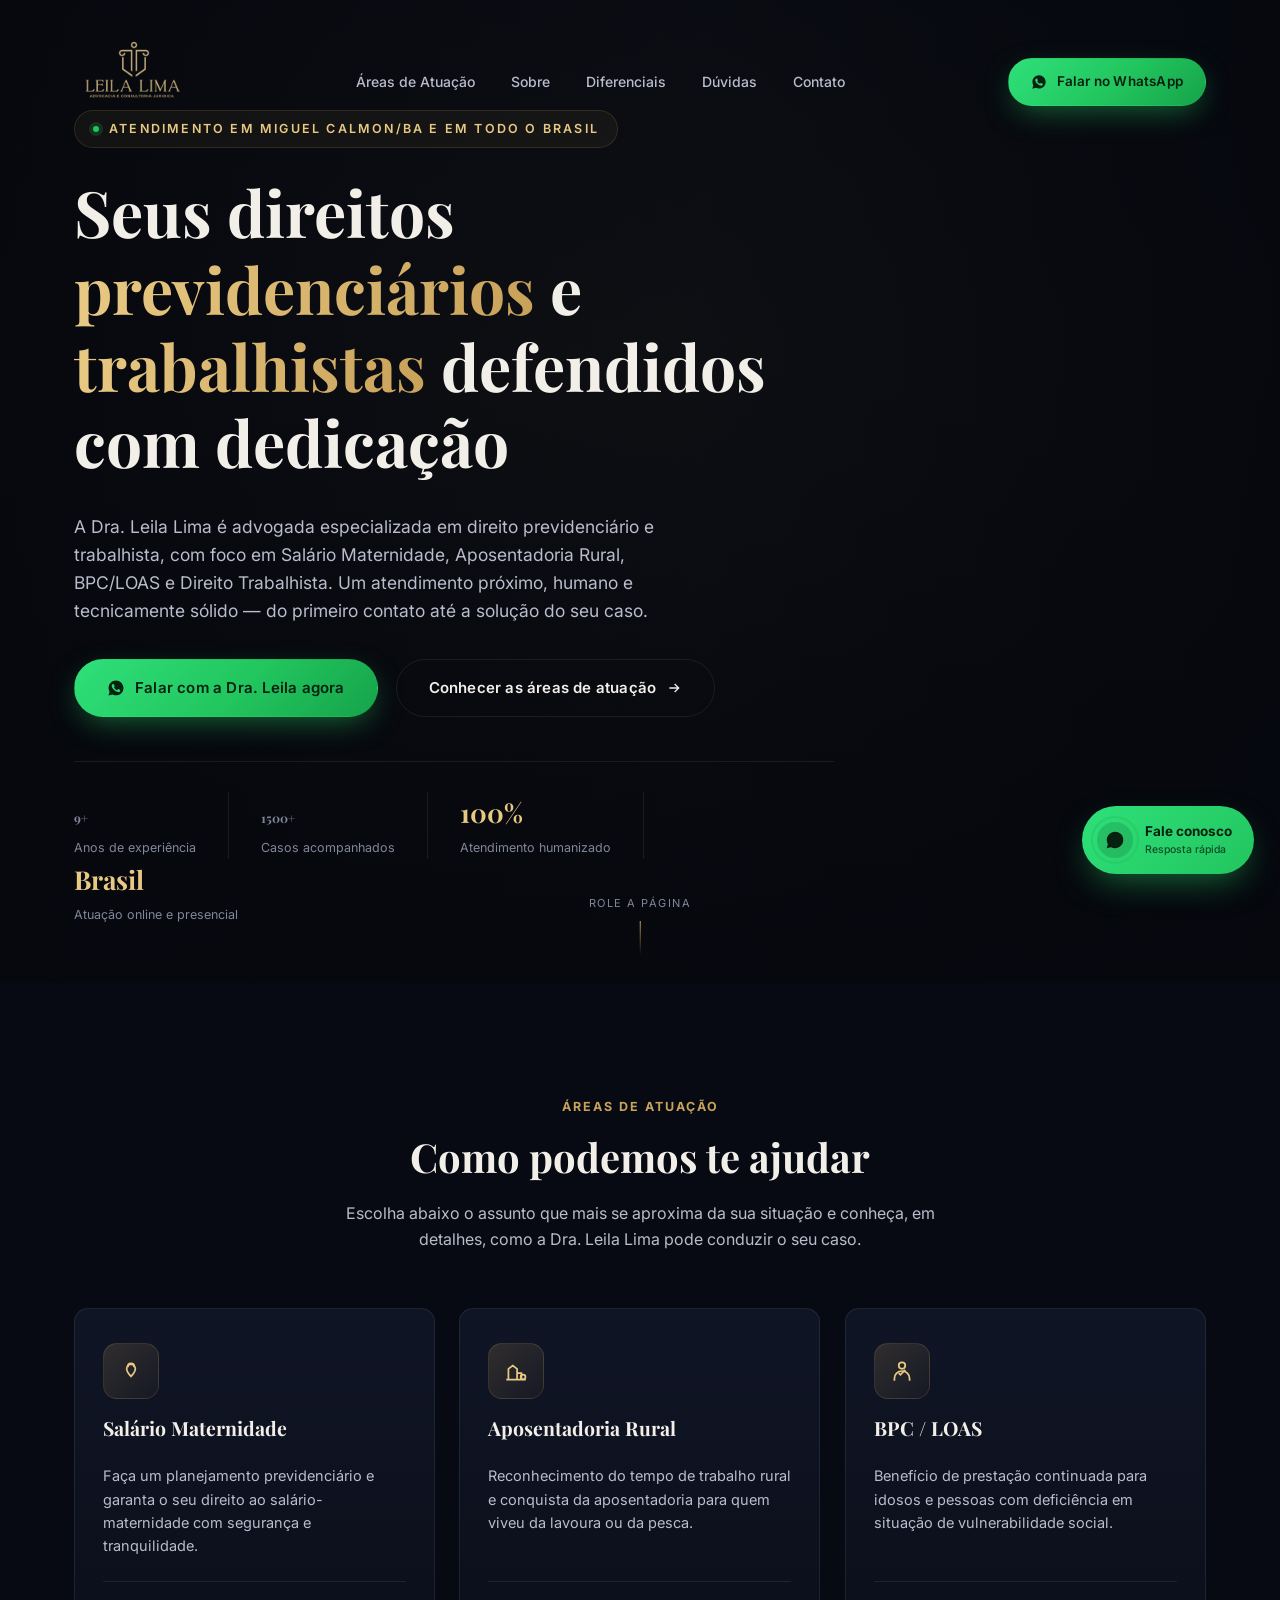
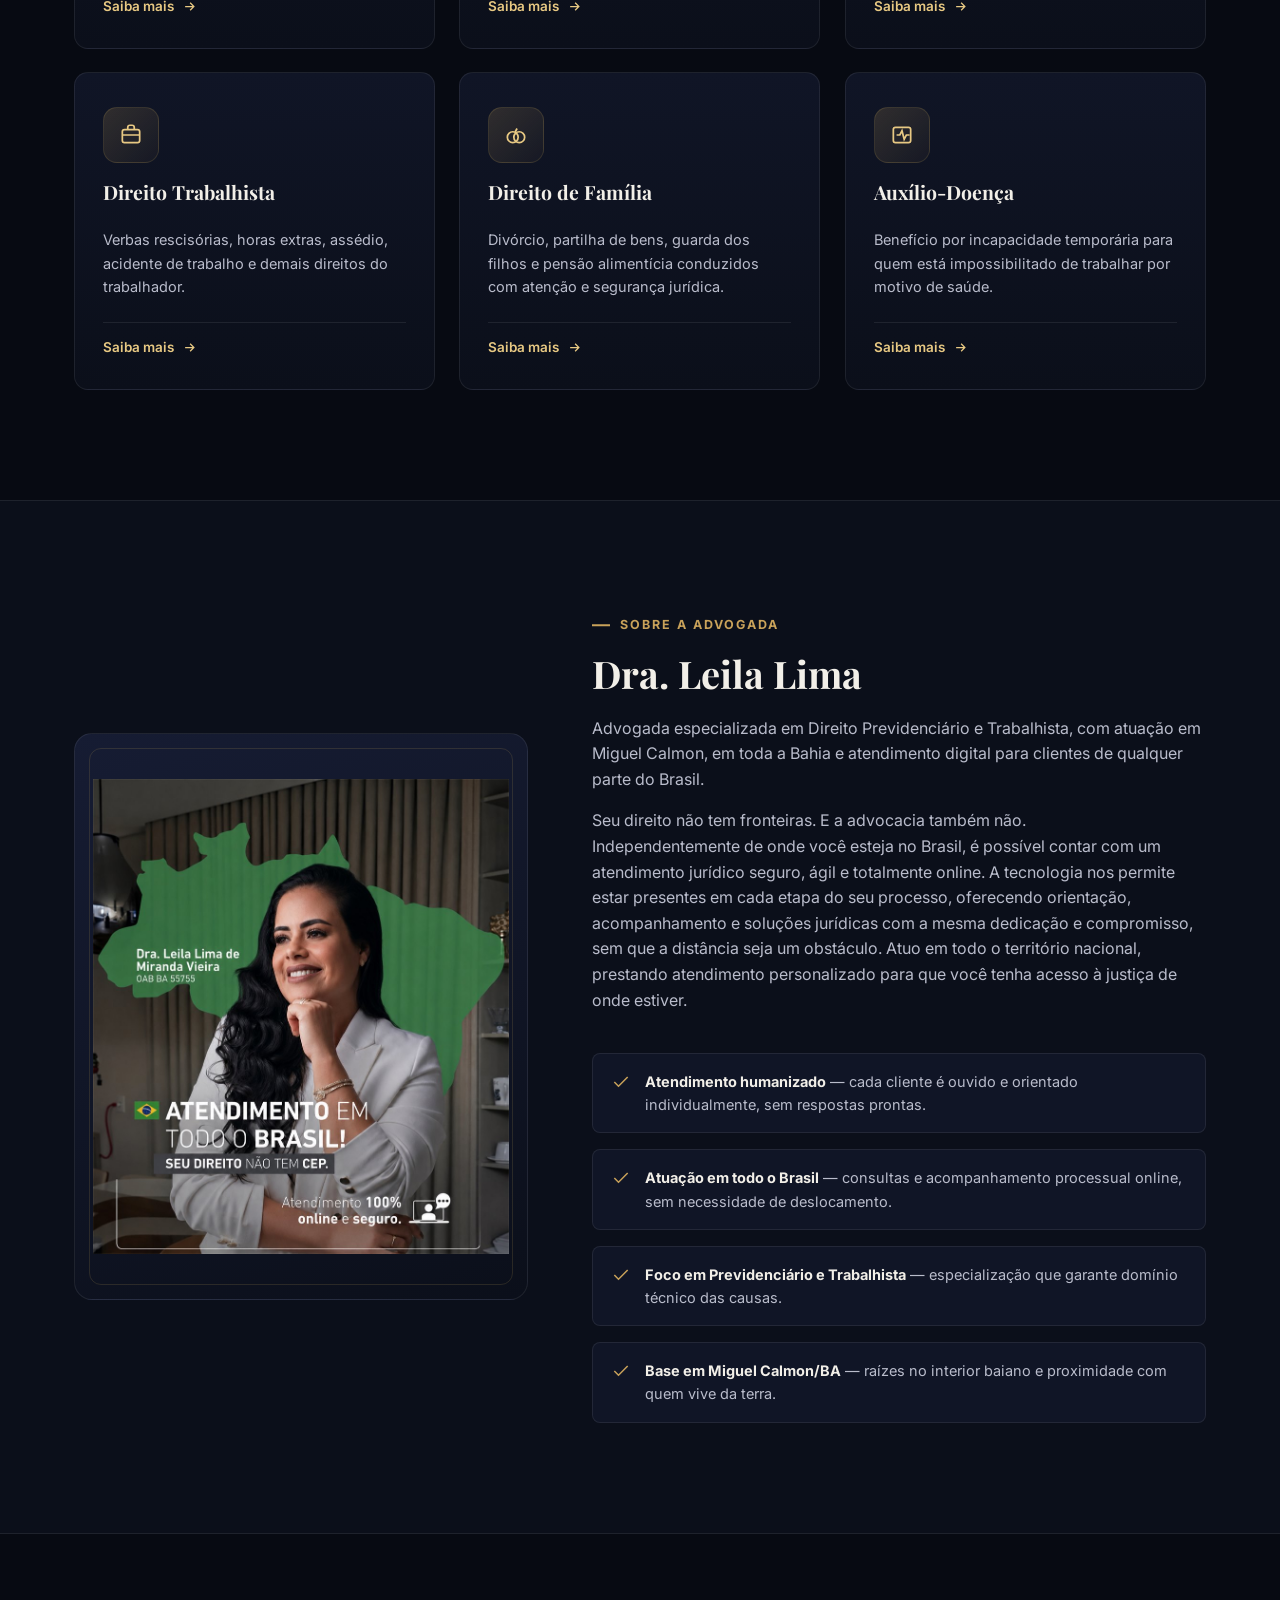
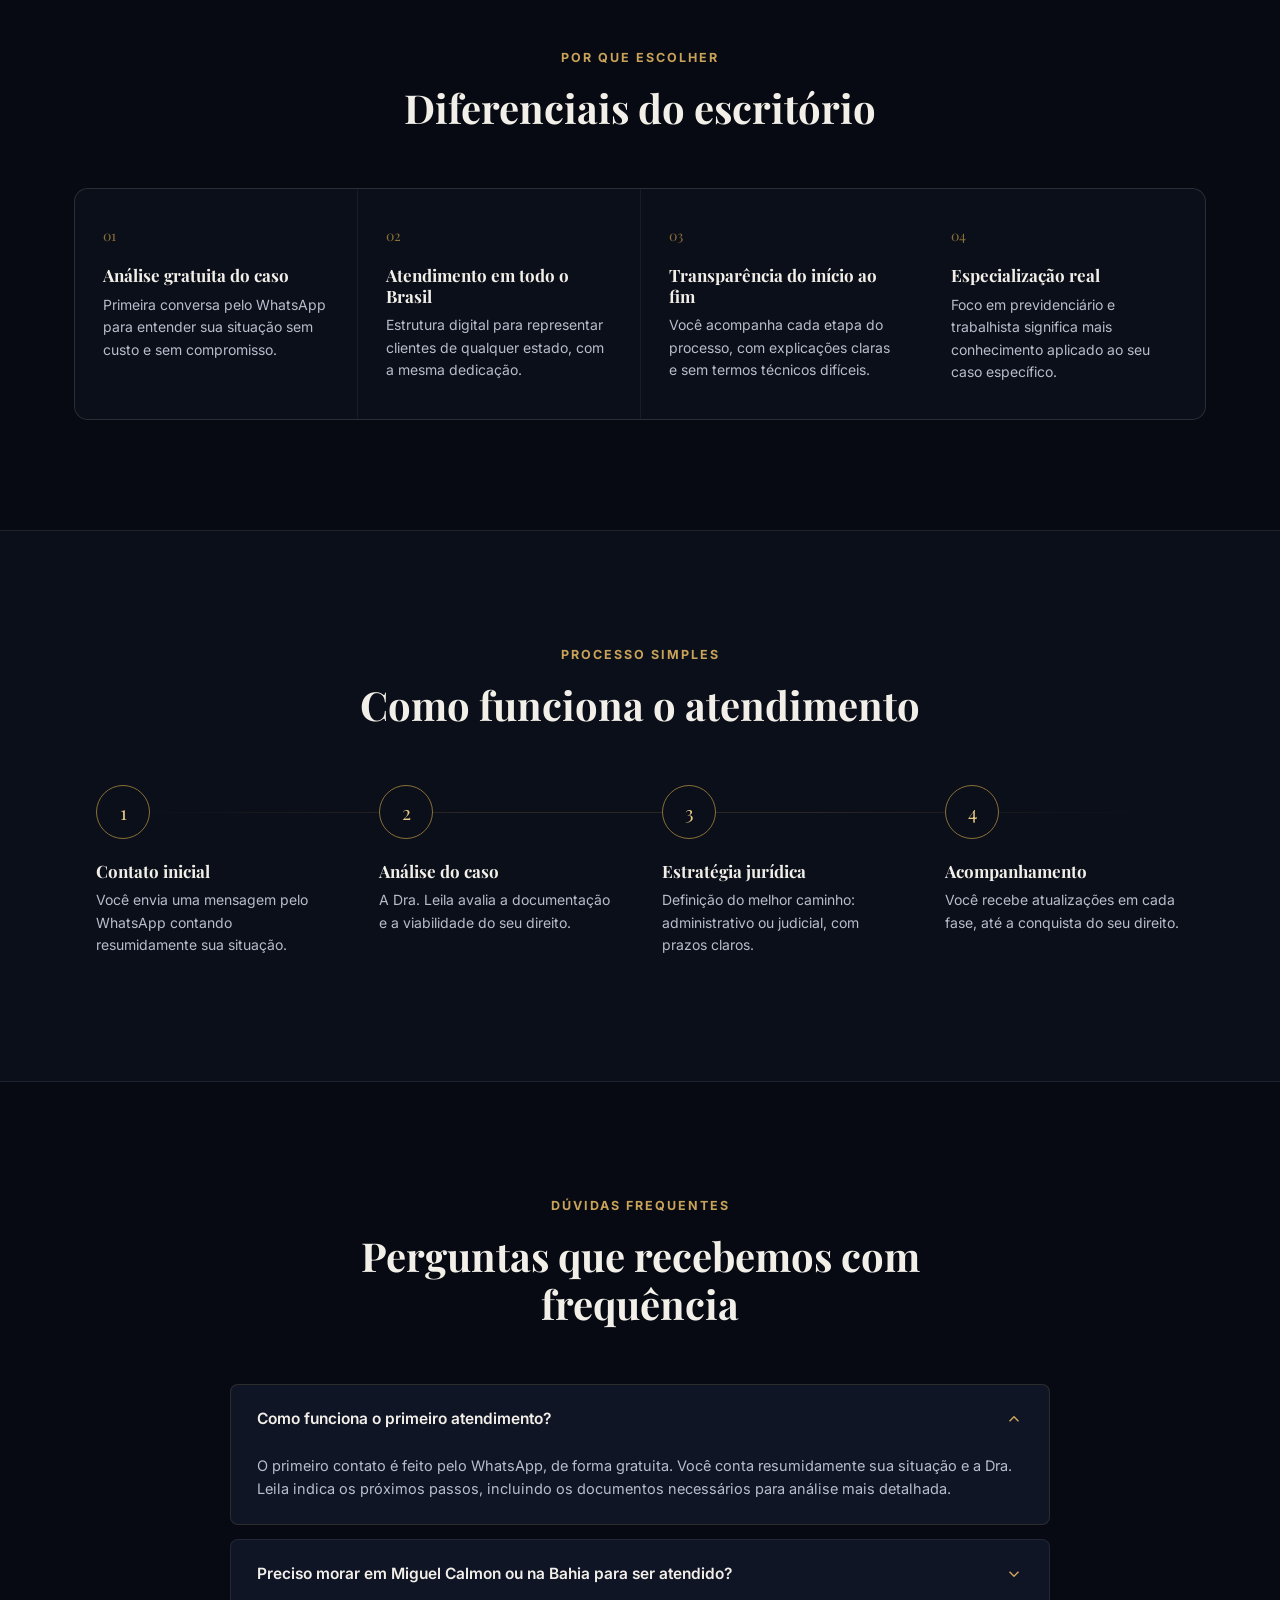
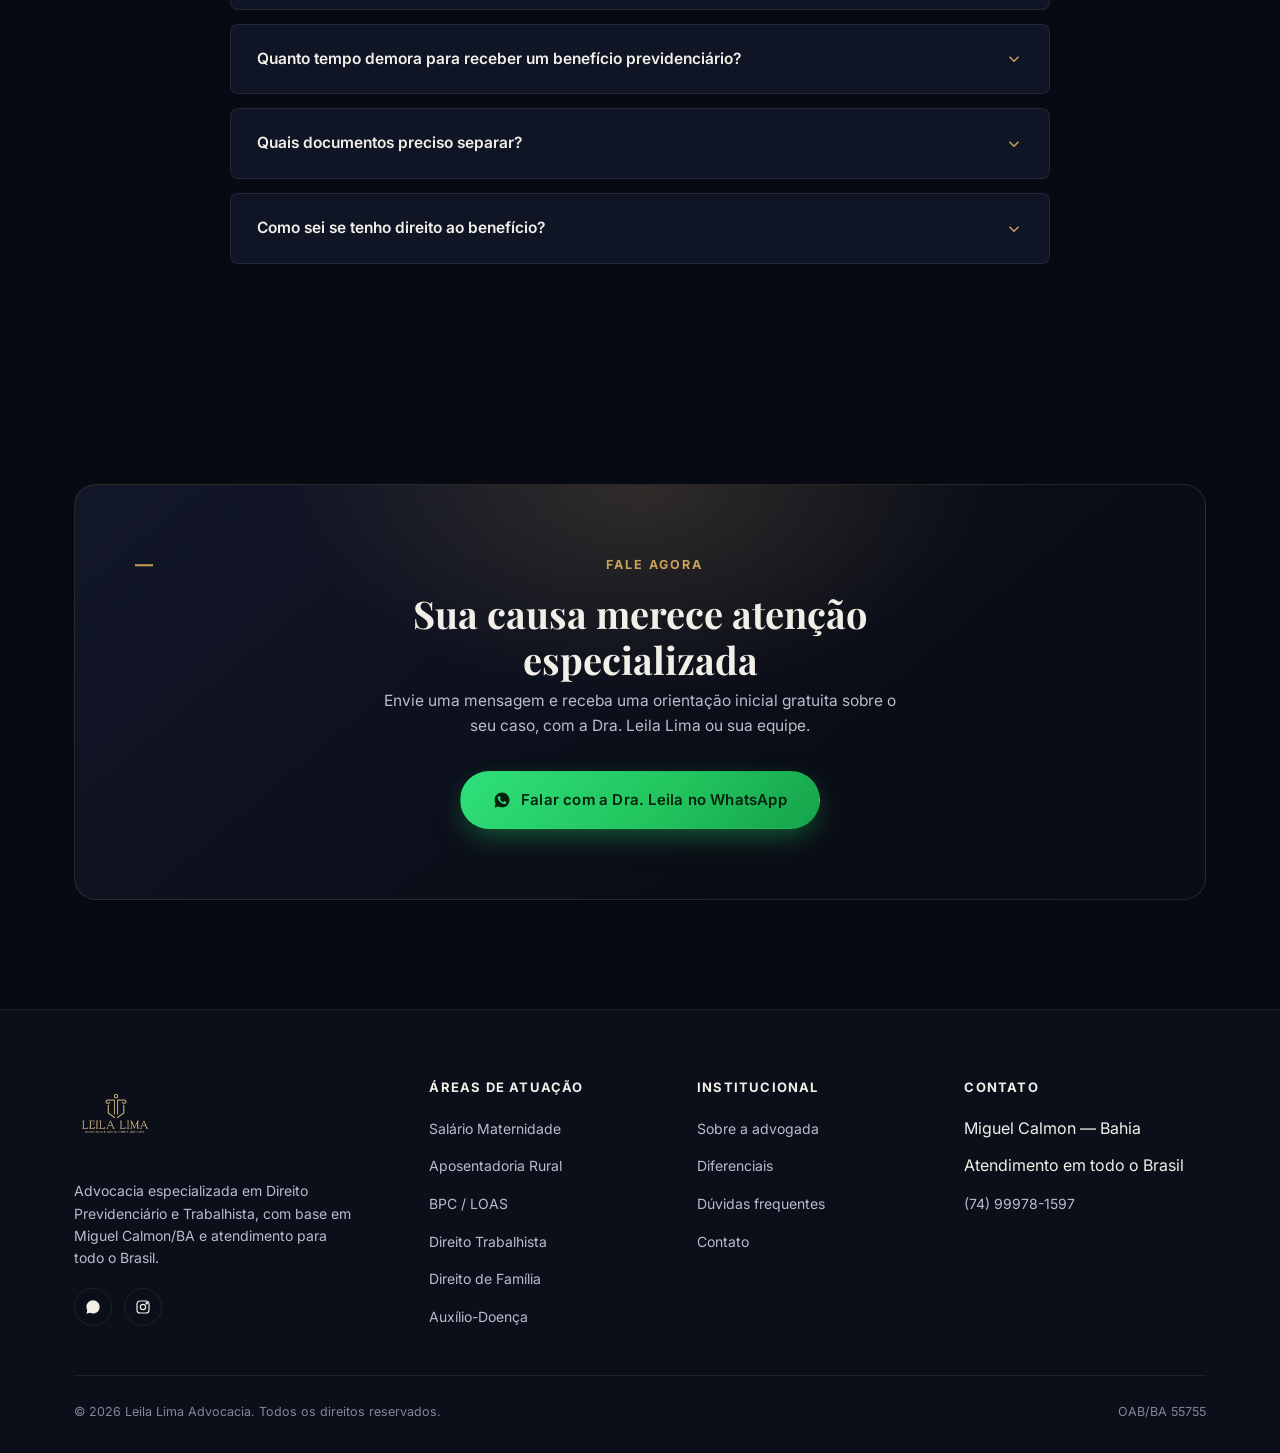
==== index.html @ fd881216 "Adiciona video vertical para mobile e corrige responsividade abaixo de 400px" ====
﻿<!doctype html>
<html lang="pt-BR">
<head>
<meta charset="UTF-8">
<meta name="viewport" content="width=device-width, initial-scale=1.0, viewport-fit=cover">
<title>Leila Lima Advocacia | Direito Previdenciário e Trabalhista — Miguel Calmon/BA</title>
<meta name="description" content="Dra. Leila Lima — advocacia especializada em Salário Maternidade, Aposentadoria Rural, BPC/LOAS e Direito Trabalhista. Atendimento em Miguel Calmon, na Bahia e em todo o Brasil.">
<link rel="icon" href="assets/img/favicon.ico" sizes="any">
<link rel="icon" type="image/png" href="assets/img/favicon-32.png" sizes="32x32">
<link rel="icon" type="image/png" href="assets/img/favicon-16.png" sizes="16x16">
<link rel="apple-touch-icon" href="assets/img/apple-touch-icon.png">
<link rel="preconnect" href="https://fonts.googleapis.com">
<link rel="stylesheet" href="assets/css/style.css">
</head>
<body>

<!-- ===================== HEADER ===================== -->
<header class="site-header">
  <div class="container">
    <a href="index.html" class="brand">
      <img src="assets/img/logo.png" alt="Leila Lima Advocacia e Consultoria Jurídica" class="brand-logo" onerror="this.style.display='none';this.nextElementSibling.style.display='flex'">
      <span class="brand-fallback" style="display:none">
        <span class="mark">LL</span>
        <span>Leila Lima<small>Advocacia Especializada</small></span>
      </span>
    </a>

    <nav class="main-nav">
      <a href="index.html#areas">Áreas de Atuação</a>
      <a href="index.html#sobre">Sobre</a>
      <a href="index.html#diferenciais">Diferenciais</a>
      <a href="index.html#faq">Dúvidas</a>
      <a href="index.html#contato">Contato</a>
    </nav>

    <div class="header-actions">
      <a href="https://wa.me/5574999781597?text=Ol%C3%A1%2C%20Dra.%20Leila%21%20Gostaria%20de%20falar%20sobre%20o%20meu%20caso." target="_blank" rel="noopener" class="btn btn-whatsapp btn-sm">
        <svg width="16" height="16" viewBox="0 0 24 24" fill="currentColor"><path d="M12.04 2C6.58 2 2.13 6.45 2.13 11.91c0 1.75.46 3.46 1.32 4.96L2.05 22l5.25-1.38a9.9 9.9 0 0 0 4.74 1.21h.01c5.46 0 9.9-4.45 9.9-9.9 0-2.65-1.03-5.14-2.9-7.01A9.82 9.82 0 0 0 12.04 2zm5.8 14.14c-.24.68-1.4 1.32-1.93 1.4-.5.08-1.12.11-1.8-.11-.42-.13-.96-.31-1.65-.6-2.9-1.25-4.79-4.16-4.94-4.35-.14-.19-1.18-1.57-1.18-3 0-1.42.75-2.13 1.02-2.42.26-.29.57-.36.76-.36.19 0 .38 0 .55.01.18.01.41-.07.64.49.24.58.81 2 .88 2.15.07.15.12.32.02.51-.09.19-.14.31-.28.48-.14.17-.29.37-.42.5-.14.14-.28.29-.12.57.16.28.71 1.17 1.52 1.9 1.05.94 1.93 1.23 2.21 1.37.28.14.44.12.6-.07.16-.19.68-.79.87-1.06.18-.28.36-.23.6-.14.24.09 1.55.73 1.82.86.26.14.44.2.5.32.06.12.06.68-.18 1.35z"/></svg>
        Falar no WhatsApp
      </a>
    </div>

    <button class="nav-toggle" aria-label="Abrir menu"><span></span><span></span><span></span></button>
  </div>
</header>

<!-- menu mobile -->
<div class="mobile-nav">
  <button class="close-btn" aria-label="Fechar menu">✕</button>
  <a href="index.html#areas">Áreas de Atuação</a>
  <a href="index.html#sobre">Sobre</a>
  <a href="index.html#diferenciais">Diferenciais</a>
  <a href="index.html#faq">Dúvidas</a>
  <a href="index.html#contato">Contato</a>
</div>

<!-- ===================== HERO (VÍDEO) ===================== -->
<section class="hero">
  <div class="hero-bg-fallback"></div>
  <video class="hero-video" autoplay muted loop playsinline poster="assets/img/hero-poster.jpg">
    <source src="assets/video/leila_lima_movimento_10s.mp4" media="(max-width:640px)" type="video/mp4">
    <source src="assets/video/hero.mp4" type="video/mp4">
  </video>
  <div class="hero-overlay"></div>

  <div class="container hero-content">
    <div class="hero-text hero-text-solo">
    <div data-reveal="up">
      <span class="eyebrow"><span class="dot"></span> Atendimento em Miguel Calmon/BA e em todo o Brasil</span>
    </div>
    <h1 data-reveal="up" style="transition-delay:.1s">
      Seus direitos <em>previdenciários</em> e <em>trabalhistas</em> defendidos com dedicação
    </h1>
    <p class="lead" data-reveal="up" style="transition-delay:.2s">
      A Dra. Leila Lima é advogada especializada em direito previdenciário e trabalhista, com foco em Salário Maternidade, Aposentadoria Rural,
      BPC/LOAS e Direito Trabalhista. Um atendimento próximo, humano e tecnicamente sólido —
      do primeiro contato até a solução do seu caso.
    </p>
    <div class="hero-cta" data-reveal="up" style="transition-delay:.3s">
      <a href="https://wa.me/5574999781597?text=Ol%C3%A1%2C%20Dra.%20Leila%21%20Quero%20entender%20meu%20caso." target="_blank" rel="noopener" class="btn btn-whatsapp">
        <svg width="18" height="18" viewBox="0 0 24 24" fill="currentColor"><path d="M12.04 2C6.58 2 2.13 6.45 2.13 11.91c0 1.75.46 3.46 1.32 4.96L2.05 22l5.25-1.38a9.9 9.9 0 0 0 4.74 1.21h.01c5.46 0 9.9-4.45 9.9-9.9 0-2.65-1.03-5.14-2.9-7.01A9.82 9.82 0 0 0 12.04 2zm5.8 14.14c-.24.68-1.4 1.32-1.93 1.4-.5.08-1.12.11-1.8-.11-.42-.13-.96-.31-1.65-.6-2.9-1.25-4.79-4.16-4.94-4.35-.14-.19-1.18-1.57-1.18-3 0-1.42.75-2.13 1.02-2.42.26-.29.57-.36.76-.36.19 0 .38 0 .55.01.18.01.41-.07.64.49.24.58.81 2 .88 2.15.07.15.12.32.02.51-.09.19-.14.31-.28.48-.14.17-.29.37-.42.5-.14.14-.28.29-.12.57.16.28.71 1.17 1.52 1.9 1.05.94 1.93 1.23 2.21 1.37.28.14.44.12.6-.07.16-.19.68-.79.87-1.06.18-.28.36-.23.6-.14.24.09 1.55.73 1.82.86.26.14.44.2.5.32.06.12.06.68-.18 1.35z"/></svg>
        Falar com a Dra. Leila agora
      </a>
      <a href="#areas" class="btn btn-outline">
        Conhecer as áreas de atuação
        <svg width="16" height="16" viewBox="0 0 24 24" fill="none" stroke="currentColor" stroke-width="2"><path d="M5 12h14M13 6l6 6-6 6"/></svg>
      </a>
    </div>

    <div class="hero-stats stagger">
      <div class="stat" data-reveal="fade" style="transition-delay:.4s">
        <b><span data-count="9" data-suffix="+">0</span></b>
        <span>Anos de experiência</span>
      </div>
      <div class="stat" data-reveal="fade" style="transition-delay:.48s">
        <b><span data-count="1500" data-suffix="+">0</span></b>
        <span>Casos acompanhados</span>
      </div>
      <div class="stat" data-reveal="fade" style="transition-delay:.56s">
        <b>100%</b>
        <span>Atendimento humanizado</span>
      </div>
      <div class="stat" data-reveal="fade" style="transition-delay:.64s">
        <b>Brasil</b>
        <span>Atuação online e presencial</span>
      </div>
    </div>
    </div>
  </div>

  <div class="scroll-cue"><span>Role a página</span><span class="line"></span></div>
</section>

<!-- ===================== COMO PODEMOS AJUDAR ===================== -->
<section class="section" id="areas">
  <div class="container">
    <div class="sec-head center" data-reveal="up">
      <span class="sec-eyebrow">Áreas de atuação</span>
      <h2>Como podemos te ajudar</h2>
      <p>Escolha abaixo o assunto que mais se aproxima da sua situação e conheça, em detalhes,
      como a Dra. Leila Lima pode conduzir o seu caso.</p>
    </div>

    <div class="areas-grid stagger">

      <a href="salario-maternidade.html" class="area-card" data-reveal="up">
        <div class="area-icon">
          <svg width="26" height="26" viewBox="0 0 24 24" fill="none" stroke="currentColor" stroke-width="1.6"><path d="M12 6c-2.2 0-4 1.6-4 4 0 3 2 5 4 7 2-2 4-4 4-7 0-2.4-1.8-4-4-4z"/><path d="M9 8c0-1.7 1.3-3 3-3s3 1.3 3 3"/><circle cx="9.5" cy="8" r=".6" fill="currentColor" stroke="none"/><circle cx="14.5" cy="8" r=".6" fill="currentColor" stroke="none"/></svg>
        </div>
        <h3>Salário Maternidade</h3>
        <p>Faça um planejamento previdenciário e <br> garanta  o seu direito  ao salário-maternidade com segurança e tranquilidade.</p>
        <span class="area-link">Saiba mais
          <svg width="15" height="15" viewBox="0 0 24 24" fill="none" stroke="currentColor" stroke-width="2"><path d="M5 12h14M13 6l6 6-6 6"/></svg>
        </span>
      </a>

      <a href="aposentadoria-rural.html" class="area-card" data-reveal="up">
        <div class="area-icon">
          <svg width="26" height="26" viewBox="0 0 24 24" fill="none" stroke="currentColor" stroke-width="1.6"><path d="M3 20h18M5 20V10l4-3 4 3v10M13 20v-6h4v6M9 13h.01M9 16h.01"/><circle cx="18.5" cy="17.5" r="2.2"/></svg>
        </div>
        <h3>Aposentadoria Rural</h3>
        <p>Reconhecimento do tempo de trabalho rural e conquista da aposentadoria para quem viveu da lavoura ou da pesca.</p>
        <span class="area-link">Saiba mais
          <svg width="15" height="15" viewBox="0 0 24 24" fill="none" stroke="currentColor" stroke-width="2"><path d="M5 12h14M13 6l6 6-6 6"/></svg>
        </span>
      </a>

      <a href="bpc-loas.html" class="area-card" data-reveal="up">
        <div class="area-icon">
          <svg width="26" height="26" viewBox="0 0 24 24" fill="none" stroke="currentColor" stroke-width="1.6"><circle cx="12" cy="7" r="3"/><path d="M5 21v-2a7 7 0 0 1 14 0v2"/><path d="M9 14l1.5 1.5L15 11"/></svg>
        </div>
        <h3>BPC / LOAS</h3>
        <p>Benefício de prestação continuada para idosos e pessoas com deficiência em situação de vulnerabilidade social.</p>
        <span class="area-link">Saiba mais
          <svg width="15" height="15" viewBox="0 0 24 24" fill="none" stroke="currentColor" stroke-width="2"><path d="M5 12h14M13 6l6 6-6 6"/></svg>
        </span>
      </a>

      <a href="direito-trabalhista.html" class="area-card" data-reveal="up">
        <div class="area-icon">
          <svg width="26" height="26" viewBox="0 0 24 24" fill="none" stroke="currentColor" stroke-width="1.6"><rect x="4" y="7" width="16" height="12" rx="2"/><path d="M9 7V5a2 2 0 0 1 2-2h2a2 2 0 0 1 2 2v2"/><path d="M4 12h16"/></svg>
        </div>
        <h3>Direito Trabalhista</h3>
        <p>Verbas rescisórias, horas extras, assédio, acidente de trabalho e demais direitos do trabalhador.</p>
        <span class="area-link">Saiba mais
          <svg width="15" height="15" viewBox="0 0 24 24" fill="none" stroke="currentColor" stroke-width="2"><path d="M5 12h14M13 6l6 6-6 6"/></svg>
        </span>
      </a>

      <a href="direito-familia.html" class="area-card" data-reveal="up">
        <div class="area-icon">
          <svg width="26" height="26" viewBox="0 0 24 24" fill="none" stroke="currentColor" stroke-width="1.6"><circle cx="9" cy="14" r="5"/><circle cx="15" cy="14" r="5"/><path d="M11.2 9.2L13 6"/></svg>
        </div>
        <h3>Direito de Família</h3>
        <p>Divórcio, partilha de bens, guarda dos filhos e pensão alimentícia conduzidos com atenção e segurança jurídica.</p>
        <span class="area-link">Saiba mais
          <svg width="15" height="15" viewBox="0 0 24 24" fill="none" stroke="currentColor" stroke-width="2"><path d="M5 12h14M13 6l6 6-6 6"/></svg>
        </span>
      </a>

      <a href="auxilio-doenca.html" class="area-card" data-reveal="up">
        <div class="area-icon">
          <svg width="26" height="26" viewBox="0 0 24 24" fill="none" stroke="currentColor" stroke-width="1.6"><rect x="4" y="5" width="16" height="14" rx="2"/><path d="M7 12h3l2-4 2 8 2-4h3"/></svg>
        </div>
        <h3>Auxílio-Doença</h3>
        <p>Benefício por incapacidade temporária para quem está impossibilitado de trabalhar por motivo de saúde.</p>
        <span class="area-link">Saiba mais
          <svg width="15" height="15" viewBox="0 0 24 24" fill="none" stroke="currentColor" stroke-width="2"><path d="M5 12h14M13 6l6 6-6 6"/></svg>
        </span>
      </a>

    </div>
  </div>
</section>

<!-- ===================== SOBRE ===================== -->
<section class="section section-alt" id="sobre">
  <div class="container about-grid">
    <div class="about-photo" data-reveal="left">
      <img src="assets/img/leila-promocional.jpg" alt="Dra. Leila Lima de Miranda Vieira, OAB/BA 55755">
      <div class="frame"></div>
    </div>

    <div class="about-text" data-reveal="right">
      <span class="sec-eyebrow">Sobre a advogada</span>
      <h2>Dra. Leila Lima</h2>
      <p>Advogada especializada em Direito Previdenciário e Trabalhista, com atuação em Miguel Calmon,
      em toda a Bahia e atendimento digital para clientes de qualquer parte do Brasil.</p>
      <p>Seu direito não tem fronteiras. E a advocacia também não. <br>

        Independentemente de onde você esteja no Brasil, é possível contar com um atendimento jurídico seguro, ágil e totalmente online.

        A tecnologia nos permite estar presentes em cada etapa do seu processo, oferecendo orientação, acompanhamento e soluções jurídicas com a mesma dedicação e compromisso, sem que a distância seja um obstáculo.

        Atuo em todo o território nacional, prestando atendimento personalizado para que você tenha acesso à justiça de onde estiver.</p>
    </div>

    <ul class="credentials-list" data-reveal="up">
      <li>
        <svg width="20" height="20" viewBox="0 0 24 24" fill="none" stroke="currentColor" stroke-width="1.8"><path d="M20 6L9 17l-5-5"/></svg>
        <span><b>Atendimento humanizado</b> — cada cliente é ouvido e orientado individualmente, sem respostas prontas.</span>
      </li>
      <li>
        <svg width="20" height="20" viewBox="0 0 24 24" fill="none" stroke="currentColor" stroke-width="1.8"><path d="M20 6L9 17l-5-5"/></svg>
        <span><b>Atuação em todo o Brasil</b> — consultas e acompanhamento processual online, sem necessidade de deslocamento.</span>
      </li>
      <li>
        <svg width="20" height="20" viewBox="0 0 24 24" fill="none" stroke="currentColor" stroke-width="1.8"><path d="M20 6L9 17l-5-5"/></svg>
        <span><b>Foco em Previdenciário e Trabalhista</b> — especialização que garante domínio técnico das causas.</span>
      </li>
      <li>
        <svg width="20" height="20" viewBox="0 0 24 24" fill="none" stroke="currentColor" stroke-width="1.8"><path d="M20 6L9 17l-5-5"/></svg>
        <span><b>Base em Miguel Calmon/BA</b> — raízes no interior baiano e proximidade com quem vive da terra.</span>
      </li>
    </ul>
  </div>
</section>

<!-- ===================== DIFERENCIAIS ===================== -->
<section class="section" id="diferenciais">
  <div class="container">
    <div class="sec-head center" data-reveal="up">
      <span class="sec-eyebrow">Por que escolher</span>
      <h2>Diferenciais do escritório</h2>
    </div>

    <div class="diff-grid stagger">
      <div class="diff-item" data-reveal="up">
        <span class="num">01</span>
        <h3>Análise gratuita do caso</h3>
        <p>Primeira conversa pelo WhatsApp para entender sua situação sem custo e sem compromisso.</p>
      </div>
      <div class="diff-item" data-reveal="up">
        <span class="num">02</span>
        <h3>Atendimento em todo o Brasil</h3>
        <p>Estrutura digital para representar clientes de qualquer estado, com a mesma dedicação.</p>
      </div>
      <div class="diff-item" data-reveal="up">
        <span class="num">03</span>
        <h3>Transparência do início ao fim</h3>
        <p>Você acompanha cada etapa do processo, com explicações claras e sem termos técnicos difíceis.</p>
      </div>
      <div class="diff-item" data-reveal="up">
        <span class="num">04</span>
        <h3>Especialização real</h3>
        <p>Foco em previdenciário e trabalhista significa mais conhecimento aplicado ao seu caso específico.</p>
      </div>
    </div>
  </div>
</section>

<!-- ===================== COMO FUNCIONA ===================== -->
<section class="section section-alt">
  <div class="container">
    <div class="sec-head center" data-reveal="up">
      <span class="sec-eyebrow">Processo simples</span>
      <h2>Como funciona o atendimento</h2>
    </div>

    <div class="steps stagger">
      <div class="step" data-reveal="up">
        <div class="step-num">1</div>
        <h3>Contato inicial</h3>
        <p>Você envia uma mensagem pelo WhatsApp contando resumidamente sua situação.</p>
      </div>
      <div class="step" data-reveal="up">
        <div class="step-num">2</div>
        <h3>Análise do caso</h3>
        <p>A Dra. Leila avalia a documentação e a viabilidade do seu direito.</p>
      </div>
      <div class="step" data-reveal="up">
        <div class="step-num">3</div>
        <h3>Estratégia jurídica</h3>
        <p>Definição do melhor caminho: administrativo ou judicial, com prazos claros.</p>
      </div>
      <div class="step" data-reveal="up">
        <div class="step-num">4</div>
        <h3>Acompanhamento</h3>
        <p>Você recebe atualizações em cada fase, até a conquista do seu direito.</p>
      </div>
    </div>
  </div>
</section>

<!-- ===================== FAQ ===================== -->
<section class="section" id="faq">
  <div class="container">
    <div class="sec-head center" data-reveal="up">
      <span class="sec-eyebrow">Dúvidas frequentes</span>
      <h2>Perguntas que recebemos com frequência</h2>
    </div>

    <div class="faq-list" data-reveal="up">
      <div class="faq-item active">
        <div class="faq-question">
          Como funciona o primeiro atendimento?
          <svg width="18" height="18" viewBox="0 0 24 24" fill="none" stroke="currentColor" stroke-width="2"><path d="M6 9l6 6 6-6"/></svg>
        </div>
        <div class="faq-answer" style="max-height:200px">
          <div class="faq-answer-inner">O primeiro contato é feito pelo WhatsApp, de forma gratuita. Você conta resumidamente sua situação e a Dra. Leila indica os próximos passos, incluindo os documentos necessários para análise mais detalhada.</div>
        </div>
      </div>
      <div class="faq-item">
        <div class="faq-question">
          Preciso morar em Miguel Calmon ou na Bahia para ser atendido?
          <svg width="18" height="18" viewBox="0 0 24 24" fill="none" stroke="currentColor" stroke-width="2"><path d="M6 9l6 6 6-6"/></svg>
        </div>
        <div class="faq-answer"><div class="faq-answer-inner">Não. O escritório atende clientes de todo o Brasil, com consultas e acompanhamento processual realizados de forma online, além do atendimento presencial em Miguel Calmon e região.</div></div>
      </div>
      <div class="faq-item">
        <div class="faq-question">
          Quanto tempo demora para receber um benefício previdenciário?
          <svg width="18" height="18" viewBox="0 0 24 24" fill="none" stroke="currentColor" stroke-width="2"><path d="M6 9l6 6 6-6"/></svg>
        </div>
        <div class="faq-answer"><div class="faq-answer-inner">O prazo varia conforme o tipo de benefício e a via escolhida (administrativa ou judicial). Após a análise do seu caso, a Dra. Leila apresenta uma expectativa de prazo realista.</div></div>
      </div>
      <div class="faq-item">
        <div class="faq-question">
          Quais documentos preciso separar?
          <svg width="18" height="18" viewBox="0 0 24 24" fill="none" stroke="currentColor" stroke-width="2"><path d="M6 9l6 6 6-6"/></svg>
        </div>
        <div class="faq-answer"><div class="faq-answer-inner">A lista de documentos varia de acordo com o benefício ou direito buscado. Nas páginas de cada área de atuação você encontra os principais documentos, mas o ideal é confirmar sua lista personalizada diretamente com a advogada.</div></div>
      </div>
      <div class="faq-item">
        <div class="faq-question">
          Como sei se tenho direito ao benefício?
          <svg width="18" height="18" viewBox="0 0 24 24" fill="none" stroke="currentColor" stroke-width="2"><path d="M6 9l6 6 6-6"/></svg>
        </div>
        <div class="faq-answer"><div class="faq-answer-inner">Cada caso é único. A forma mais segura de saber é enviando os detalhes da sua situação pelo WhatsApp para uma avaliação inicial gratuita.</div></div>
      </div>
    </div>
  </div>
</section>

<!-- ===================== CTA FINAL ===================== -->
<section class="section" id="contato">
  <div class="container">
    <div class="cta-final" data-reveal="scale">
      <span class="sec-eyebrow center" style="display:block;text-align:center">Fale agora</span>
      <h2>Sua causa merece atenção especializada</h2>
      <p>Envie uma mensagem e receba uma orientação inicial gratuita sobre o seu caso, com a
      Dra. Leila Lima ou sua equipe.</p>
      <div class="btn-row">
        <a href="https://wa.me/5574999781597?text=Ol%C3%A1%2C%20Dra.%20Leila%21%20Gostaria%20de%20uma%20orienta%C3%A7%C3%A3o%20sobre%20meu%20caso." target="_blank" rel="noopener" class="btn btn-whatsapp">
          <svg width="18" height="18" viewBox="0 0 24 24" fill="currentColor"><path d="M12.04 2C6.58 2 2.13 6.45 2.13 11.91c0 1.75.46 3.46 1.32 4.96L2.05 22l5.25-1.38a9.9 9.9 0 0 0 4.74 1.21h.01c5.46 0 9.9-4.45 9.9-9.9 0-2.65-1.03-5.14-2.9-7.01A9.82 9.82 0 0 0 12.04 2zm5.8 14.14c-.24.68-1.4 1.32-1.93 1.4-.5.08-1.12.11-1.8-.11-.42-.13-.96-.31-1.65-.6-2.9-1.25-4.79-4.16-4.94-4.35-.14-.19-1.18-1.57-1.18-3 0-1.42.75-2.13 1.02-2.42.26-.29.57-.36.76-.36.19 0 .38 0 .55.01.18.01.41-.07.64.49.24.58.81 2 .88 2.15.07.15.12.32.02.51-.09.19-.14.31-.28.48-.14.17-.29.37-.42.5-.14.14-.28.29-.12.57.16.28.71 1.17 1.52 1.9 1.05.94 1.93 1.23 2.21 1.37.28.14.44.12.6-.07.16-.19.68-.79.87-1.06.18-.28.36-.23.6-.14.24.09 1.55.73 1.82.86.26.14.44.2.5.32.06.12.06.68-.18 1.35z"/></svg>
          Falar com a Dra. Leila no WhatsApp
        </a>
      </div>
    </div>
  </div>
</section>

<!-- ===================== FOOTER ===================== -->
<footer class="site-footer">
  <div class="container">
    <div class="footer-grid">
      <div class="footer-brand">
        <a href="index.html" class="brand"><img src="assets/img/logo.png" alt="Leila Lima Advocacia e Consultoria Jurídica" class="brand-logo" onerror="this.style.display='none';this.nextElementSibling.style.display='flex'"><span class="brand-fallback" style="display:none"><span class="mark">LL</span><span>Leila Lima<small>Advocacia Especializada</small></span></span></a>
        <p>Advocacia especializada em Direito Previdenciário e Trabalhista, com base em Miguel Calmon/BA e atendimento para todo o Brasil.</p>
        <div class="footer-social">
          <a href="https://wa.me/5574999781597" target="_blank" rel="noopener" aria-label="WhatsApp">
            <svg width="16" height="16" viewBox="0 0 24 24" fill="currentColor"><path d="M12.04 2C6.58 2 2.13 6.45 2.13 11.91c0 1.75.46 3.46 1.32 4.96L2.05 22l5.25-1.38a9.9 9.9 0 0 0 4.74 1.21h.01c5.46 0 9.9-4.45 9.9-9.9 0-2.65-1.03-5.14-2.9-7.01A9.82 9.82 0 0 0 12.04 2z"/></svg>
          </a>
          <a href="https://www.instagram.com/leilalimaadvocacia/" target="_blank" rel="noopener" aria-label="Instagram">
            <svg width="16" height="16" viewBox="0 0 24 24" fill="none" stroke="currentColor" stroke-width="1.8"><rect x="3" y="3" width="18" height="18" rx="5"/><circle cx="12" cy="12" r="4"/><circle cx="17.5" cy="6.5" r="1"/></svg>
          </a>
        </div>
      </div>

      <div class="footer-col">
        <h4>Áreas de atuação</h4>
        <ul>
          <li><a href="salario-maternidade.html">Salário Maternidade</a></li>
          <li><a href="aposentadoria-rural.html">Aposentadoria Rural</a></li>
          <li><a href="bpc-loas.html">BPC / LOAS</a></li>
          <li><a href="direito-trabalhista.html">Direito Trabalhista</a></li>
          <li><a href="direito-familia.html">Direito de Família</a></li>
          <li><a href="auxilio-doenca.html">Auxílio-Doença</a></li>
        </ul>
      </div>

      <div class="footer-col">
        <h4>Institucional</h4>
        <ul>
          <li><a href="index.html#sobre">Sobre a advogada</a></li>
          <li><a href="index.html#diferenciais">Diferenciais</a></li>
          <li><a href="index.html#faq">Dúvidas frequentes</a></li>
          <li><a href="index.html#contato">Contato</a></li>
        </ul>
      </div>

      <div class="footer-col">
        <h4>Contato</h4>
        <ul>
          <li>Miguel Calmon — Bahia</li>
          <li>Atendimento em todo o Brasil</li>
          <li><a href="https://wa.me/5574999781597" target="_blank" rel="noopener">(74) 99978-1597</a></li>
        </ul>
      </div>
    </div>

    <div class="footer-bottom">
      <span>© 2026 Leila Lima Advocacia. Todos os direitos reservados.</span>
      <span>OAB/BA 55755</span>
    </div>
  </div>
</footer>

<!-- WhatsApp flutuante -->
<a href="https://wa.me/5574999781597?text=Ol%C3%A1%2C%20Dra.%20Leila%21%20Gostaria%20de%20falar%20sobre%20o%20meu%20caso." target="_blank" rel="noopener" class="whatsapp-float">
  <span class="wa-icon-wrap">
    <svg width="20" height="20" viewBox="0 0 24 24" fill="#06210f"><path d="M12.04 2C6.58 2 2.13 6.45 2.13 11.91c0 1.75.46 3.46 1.32 4.96L2.05 22l5.25-1.38a9.9 9.9 0 0 0 4.74 1.21h.01c5.46 0 9.9-4.45 9.9-9.9 0-2.65-1.03-5.14-2.9-7.01A9.82 9.82 0 0 0 12.04 2z"/></svg>
  </span>
  <span>Fale conosco<span class="wa-sub">Resposta rápida</span></span>
</a>

<script src="assets/js/main.js"></script>
</body>
</html>
---- assets/css/style.css ----
/* =========================================================
   Leila Lima Advocacia — estilos globais
   ========================================================= */

@import url('https://fonts.googleapis.com/css2?family=Playfair+Display:wght@500;600;700;800&family=Inter:wght@300;400;500;600;700&display=swap');

:root{
  --bg-0:#070a12;
  --bg-1:#0b0f1a;
  --bg-2:#101526;
  --bg-3:#161c33;
  --line:rgba(201,166,90,0.16);
  --line-soft:rgba(255,255,255,0.08);
  --gold:#c9a25a;
  --gold-light:#e8c983;
  --gold-dim:#8a7038;
  --text:#f2efe8;
  --text-dim:#b9bccb;
  --text-mute:#818699;
  --wa:#22c55e;
  --wa-dark:#16a34a;
  --radius:14px;
  --radius-sm:8px;
  --shadow:0 20px 50px -20px rgba(0,0,0,0.6);
  --ease:cubic-bezier(.22,1,.36,1);
}

*,*::before,*::after{box-sizing:border-box;}
html{scroll-behavior:smooth;-webkit-text-size-adjust:100%;text-size-adjust:100%;}
body{
  margin:0;
  background:var(--bg-0);
  color:var(--text);
  font-family:'Inter',system-ui,-apple-system,sans-serif;
  font-weight:400;
  line-height:1.6;
  -webkit-font-smoothing:antialiased;
  overflow-x:hidden;
  width:100%;
  -webkit-tap-highlight-color:transparent;
}
img{max-width:100%;display:block;}
a{color:inherit;text-decoration:none;}
ul{list-style:none;margin:0;padding:0;}
h1,h2,h3,h4{
  font-family:'Playfair Display',serif;
  font-weight:700;
  line-height:1.2;
  margin:0 0 .5em;
  color:var(--text);
}
p{margin:0 0 1em;color:var(--text-dim);}
.container{
  width:100%;
  max-width:1180px;
  margin:0 auto;
  padding:0 24px;
}
section{position:relative;}
::selection{background:var(--gold);color:#0b0f1a;}

/* subtle background texture */
body::before{
  content:"";
  position:fixed;
  inset:0;
  pointer-events:none;
  z-index:0;
  background:
    radial-gradient(ellipse 900px 500px at 12% -5%, rgba(201,162,90,0.07), transparent 60%),
    radial-gradient(ellipse 700px 500px at 100% 20%, rgba(201,162,90,0.05), transparent 60%);
}

/* =================== BUTTONS =================== */
.btn{
  position:relative;
  display:inline-flex;
  align-items:center;
  gap:10px;
  padding:16px 32px;
  border-radius:999px;
  font-family:'Inter',sans-serif;
  font-weight:600;
  font-size:15px;
  letter-spacing:.2px;
  border:1px solid transparent;
  cursor:pointer;
  overflow:hidden;
  transition:transform .35s var(--ease), box-shadow .35s var(--ease), background .35s var(--ease), border-color .35s var(--ease);
  isolation:isolate;
}
.btn::before{
  content:"";
  position:absolute;
  inset:0;
  z-index:-1;
  transform:translateX(-115%) skewX(-15deg);
  transition:transform .6s var(--ease);
}
.btn:hover::before{transform:translateX(115%) skewX(-15deg);}
.btn:active{transform:scale(.97);}
.btn svg{flex:0 0 auto;transition:transform .35s var(--ease);}
.btn:hover svg{transform:translateX(3px);}

.btn-gold{
  background:linear-gradient(135deg,var(--gold-light),var(--gold) 60%,var(--gold-dim));
  color:#241a06;
  box-shadow:0 10px 30px -8px rgba(201,162,90,.55);
}
.btn-gold::before{background:linear-gradient(120deg,transparent,rgba(255,255,255,.55),transparent);}
.btn-gold:hover{transform:translateY(-3px);box-shadow:0 16px 40px -10px rgba(201,162,90,.7);}

.btn-whatsapp{
  background:linear-gradient(135deg,#2fe07a,var(--wa) 55%,var(--wa-dark));
  color:#06210f;
  box-shadow:0 10px 30px -8px rgba(34,197,94,.55);
}
.btn-whatsapp::before{background:linear-gradient(120deg,transparent,rgba(255,255,255,.5),transparent);}
.btn-whatsapp:hover{transform:translateY(-3px);box-shadow:0 16px 40px -10px rgba(34,197,94,.7);}

.btn-outline{
  background:transparent;
  color:var(--text);
  border-color:var(--line-soft);
}
.btn-outline::before{background:rgba(255,255,255,0.06);}
.btn-outline:hover{border-color:var(--gold);color:var(--gold-light);transform:translateY(-3px);}

.btn-sm{padding:11px 22px;font-size:13.5px;}
.btn-block{width:100%;justify-content:center;}

/* =================== HEADER =================== */
.site-header{
  position:fixed;
  top:0;left:0;right:0;
  z-index:1000;
  padding:22px 0;
  padding-top:max(22px, env(safe-area-inset-top));
  transition:padding .4s var(--ease), background .4s var(--ease), box-shadow .4s var(--ease), border-color .4s var(--ease);
  border-bottom:1px solid transparent;
}
.site-header .container{
  padding-left:max(24px, env(safe-area-inset-left));
  padding-right:max(24px, env(safe-area-inset-right));
}
.site-header.scrolled{
  padding:12px 0;
  padding-top:max(12px, env(safe-area-inset-top));
  background:rgba(7,10,18,0.86);
  backdrop-filter:blur(14px) saturate(140%);
  -webkit-backdrop-filter:blur(14px) saturate(140%);
  border-bottom:1px solid var(--line);
  box-shadow:0 10px 30px -15px rgba(0,0,0,.6);
}
.site-header .container{
  display:flex;
  align-items:center;
  justify-content:space-between;
  gap:24px;
}
.brand{
  display:flex;
  align-items:center;
  gap:12px;
  font-family:'Playfair Display',serif;
  font-size:20px;
  letter-spacing:.3px;
  color:var(--text);
}
.brand .mark{
  width:42px;height:42px;
  border-radius:50%;
  border:1.5px solid var(--gold);
  display:flex;align-items:center;justify-content:center;
  font-size:16px;font-weight:700;color:var(--gold-light);
  flex:0 0 auto;
  background:radial-gradient(circle at 30% 20%, rgba(201,162,90,.25), transparent 70%);
}
.brand small{
  display:block;
  font-family:'Inter',sans-serif;
  font-size:10.5px;
  font-weight:500;
  letter-spacing:1.6px;
  text-transform:uppercase;
  color:var(--gold-dim);
  margin-top:2px;
}
.brand-logo{
  height:120px;
  width:auto;
  display:block;
  transition:height .4s var(--ease);
}
.site-header.scrolled .brand-logo{height:90px;}
.brand-fallback{display:flex;align-items:center;gap:12px;}
.main-nav{display:flex;align-items:center;gap:36px;}
.main-nav a{
  font-size:14px;
  font-weight:500;
  color:var(--text-dim);
  position:relative;
  padding:4px 0;
  transition:color .3s;
}
.main-nav a::after{
  content:"";
  position:absolute;left:0;bottom:-2px;
  width:0;height:1px;
  background:var(--gold);
  transition:width .35s var(--ease);
}
.main-nav a:hover{color:var(--text);}
.main-nav a:hover::after{width:100%;}
.header-actions{display:flex;align-items:center;gap:18px;}
.header-actions .btn{padding:12px 22px;font-size:13.5px;}

.nav-toggle{
  display:none;
  width:42px;height:42px;
  border-radius:50%;
  border:1px solid var(--line-soft);
  background:rgba(255,255,255,.03);
  align-items:center;justify-content:center;
  flex-direction:column;gap:5px;
  cursor:pointer;
}
.nav-toggle span{width:18px;height:1.5px;background:var(--text);transition:.35s;}
.nav-toggle.active span:nth-child(1){transform:translateY(6.5px) rotate(45deg);}
.nav-toggle.active span:nth-child(2){opacity:0;}
.nav-toggle.active span:nth-child(3){transform:translateY(-6.5px) rotate(-45deg);}

/* =================== HERO (video) =================== */
.hero{
  position:relative;
  min-height:100vh;
  min-height:100svh;
  display:flex;
  align-items:center;
  overflow:hidden;
  background:var(--bg-0);
}
.hero-bg-fallback{
  position:absolute;inset:0;
  background:
    radial-gradient(ellipse 60% 50% at 20% 20%, rgba(201,162,90,.16), transparent 60%),
    radial-gradient(ellipse 50% 60% at 85% 75%, rgba(201,162,90,.10), transparent 60%),
    linear-gradient(160deg,#0b0f1c,#070a12 60%,#0a0d16);
  background-size:200% 200%;
  animation:drift 22s ease-in-out infinite;
}
@keyframes drift{
  0%,100%{background-position:0% 0%;}
  50%{background-position:100% 100%;}
}
.hero-video{
  position:absolute;inset:0;
  width:100%;height:100%;
  object-fit:cover;
  opacity:0;
  transition:opacity 1.2s var(--ease);
}
.hero-video.loaded{opacity:1;}
.hero-overlay{
  position:absolute;inset:0;
  background:
    linear-gradient(180deg, rgba(6,8,14,.55) 0%, rgba(6,8,14,.55) 35%, rgba(6,8,14,.88) 100%),
    linear-gradient(90deg, rgba(5,7,12,.85) 0%, rgba(5,7,12,.35) 55%, rgba(5,7,12,.75) 100%);
}
.hero-content{position:relative;z-index:2;width:100%;padding-top:110px;padding-bottom:0;}
.hero-grid{
  display:grid;
  grid-template-columns:1.15fr .85fr;
  align-items:flex-start;
  gap:12px;
}
.hero-text{padding-bottom:56px;}
.hero-portrait{
  position:relative;
  display:flex;
  justify-content:center;
  margin-top:14px;
  pointer-events:none;
}
.hero-portrait::before{
  content:"";
  position:absolute;
  left:50%;top:8%;
  transform:translateX(-50%);
  width:88%;height:84%;
  background:radial-gradient(ellipse 60% 55% at 50% 40%, rgba(201,162,90,.32), transparent 72%);
  filter:blur(30px);
  z-index:0;
}
.hero-portrait img{
  position:relative;
  z-index:1;
  width:100%;
  max-width:400px;
  height:auto;
  object-fit:contain;
  filter:drop-shadow(0 30px 40px rgba(0,0,0,.5));
}
.eyebrow{
  display:inline-flex;
  align-items:center;
  gap:10px;
  font-size:12.5px;
  font-weight:600;
  letter-spacing:2.2px;
  text-transform:uppercase;
  color:var(--gold-light);
  padding:8px 18px;
  border:1px solid var(--line);
  border-radius:999px;
  background:rgba(201,162,90,.06);
  margin-bottom:26px;
}
.eyebrow .dot{width:6px;height:6px;border-radius:50%;background:var(--wa);box-shadow:0 0 0 4px rgba(34,197,94,.18);animation:pulseDot 2s infinite;}
@keyframes pulseDot{0%,100%{opacity:1;}50%{opacity:.4;}}
.hero h1{
  font-size:clamp(34px,5.4vw,64px);
  max-width:820px;
  color:var(--text);
}
.hero h1 em{
  font-style:normal;
  color:var(--gold-light);
  background:linear-gradient(90deg,var(--gold-light),var(--gold));
  -webkit-background-clip:text;
  background-clip:text;
  -webkit-text-fill-color:transparent;
}
.hero .lead{
  max-width:600px;
  font-size:17.5px;
  color:var(--text-dim);
  margin-bottom:34px;
}
.hero-cta{display:flex;flex-wrap:wrap;align-items:center;gap:18px;margin-bottom:44px;}
.hero-note{font-size:13px;color:var(--text-mute);display:flex;align-items:center;gap:8px;}
.hero-stats{
  display:flex;
  gap:0;
  flex-wrap:wrap;
  border-top:1px solid var(--line-soft);
  padding-top:30px;
  max-width:760px;
}
.hero-stats .stat{padding:0 32px 0 0;margin-right:32px;border-right:1px solid var(--line-soft);}
.hero-stats .stat:last-child{border-right:none;}
.hero-stats .stat b{display:block;font-family:'Playfair Display',serif;font-size:26px;color:var(--gold-light);}
.hero-stats .stat span{font-size:12.5px;color:var(--text-mute);}
.scroll-cue{
  position:absolute;
  left:50%;bottom:28px;
  transform:translateX(-50%);
  display:flex;flex-direction:column;align-items:center;gap:8px;
  color:var(--text-mute);
  font-size:11px;
  letter-spacing:1.5px;
  text-transform:uppercase;
  z-index:2;
}
.scroll-cue .line{width:1px;height:34px;background:linear-gradient(var(--gold),transparent);animation:scrollLine 1.8s infinite;}
@keyframes scrollLine{0%{opacity:0;transform:scaleY(0);transform-origin:top;}30%{opacity:1;transform:scaleY(1);transform-origin:top;}70%{opacity:1;transform:scaleY(1);transform-origin:bottom;}100%{opacity:0;transform:scaleY(0);transform-origin:bottom;}}

/* small page hero (subpages) */
.page-hero{
  position:relative;
  padding:170px 0 90px;
  background:linear-gradient(160deg,#0d1120,#070a12 70%);
  overflow:hidden;
  border-bottom:1px solid var(--line-soft);
}
.page-hero::before{
  content:"";position:absolute;top:-30%;right:-10%;
  width:600px;height:600px;border-radius:50%;
  background:radial-gradient(circle,rgba(201,162,90,.14),transparent 70%);
  filter:blur(10px);
}
.breadcrumb{display:flex;align-items:center;gap:8px;font-size:13px;color:var(--text-mute);margin-bottom:22px;}
.breadcrumb a{color:var(--text-mute);transition:color .3s;}
.breadcrumb a:hover{color:var(--gold-light);}
.page-hero h1{font-size:clamp(30px,4.6vw,50px);max-width:760px;}
.page-hero .lead{font-size:17px;max-width:620px;color:var(--text-dim);}
.page-hero-badges{display:flex;flex-wrap:wrap;gap:12px;margin-top:28px;}
.badge{
  display:inline-flex;align-items:center;gap:8px;
  font-size:12.5px;font-weight:500;color:var(--text-dim);
  padding:8px 16px;border:1px solid var(--line-soft);border-radius:999px;
  background:rgba(255,255,255,.02);
}
.badge svg{color:var(--gold);}

/* =================== SECTION HEADERS =================== */
.sec-head{max-width:640px;margin-bottom:56px;}
.sec-head.center{margin-left:auto;margin-right:auto;text-align:center;}
.sec-eyebrow{
  display:inline-block;
  font-size:12.5px;font-weight:700;letter-spacing:2px;text-transform:uppercase;
  color:var(--gold);margin-bottom:16px;
  position:relative;padding-left:28px;
}
.sec-eyebrow::before{content:"";position:absolute;left:0;top:50%;transform:translateY(-50%);width:18px;height:1.5px;background:var(--gold);}
.sec-head.center .sec-eyebrow{padding-left:0;}
.sec-head.center .sec-eyebrow::before{display:none;}
.sec-head h2{font-size:clamp(26px,3.4vw,40px);}
.sec-head p{font-size:16px;}

.section{padding:110px 0;}
.section-tight{padding:80px 0;}
.section-alt{background:var(--bg-1);border-top:1px solid var(--line-soft);border-bottom:1px solid var(--line-soft);}

/* =================== AREAS DE ATUAÇÃO (botões) =================== */
.areas-grid{
  display:grid;
  grid-template-columns:repeat(3,1fr);
  gap:24px;
}
.area-card{
  position:relative;
  display:flex;
  flex-direction:column;
  gap:18px;
  padding:34px 28px 30px;
  background:linear-gradient(180deg,var(--bg-2),var(--bg-1));
  border:1px solid var(--line-soft);
  border-radius:var(--radius);
  overflow:hidden;
  transition:transform .5s var(--ease), border-color .5s var(--ease), box-shadow .5s var(--ease);
}
.area-card::before{
  content:"";
  position:absolute;inset:0;
  background:radial-gradient(320px circle at var(--mx,50%) var(--my,0%), rgba(201,162,90,.14), transparent 60%);
  opacity:0;
  transition:opacity .4s;
  pointer-events:none;
}
.area-card:hover::before{opacity:1;}
.area-card:hover{
  transform:translateY(-8px);
  border-color:var(--line);
  box-shadow:var(--shadow);
}
.area-icon{
  width:56px;height:56px;
  border-radius:14px;
  display:flex;align-items:center;justify-content:center;
  background:linear-gradient(135deg,rgba(201,162,90,.18),rgba(201,162,90,.04));
  border:1px solid var(--line);
  color:var(--gold-light);
  transition:transform .5s var(--ease), background .5s;
}
.area-card:hover .area-icon{transform:scale(1.08) rotate(-4deg);background:linear-gradient(135deg,rgba(201,162,90,.3),rgba(201,162,90,.08));}
.area-card h3{font-size:19.5px;margin-bottom:6px;}
.area-card p{font-size:14.5px;flex:1;margin-bottom:6px;}
.area-link{
  display:inline-flex;align-items:center;gap:8px;
  font-size:13.5px;font-weight:600;color:var(--gold-light);
  padding-top:14px;border-top:1px solid var(--line-soft);
  margin-top:auto;
}
.area-link svg{transition:transform .35s var(--ease);}
.area-card:hover .area-link svg{transform:translateX(5px);}

/* =================== ABOUT =================== */
.about-grid{
  display:grid;
  grid-template-columns:.85fr 1.15fr;
  grid-template-areas:
    "photo text"
    "photo creds";
  gap:24px 64px;
}
.about-photo{
  position:relative;
  grid-area:photo;
  align-self:center;
  border-radius:18px;
  overflow:hidden;
  aspect-ratio:4/5;
  border:1px solid var(--line-soft);
  background:linear-gradient(160deg,var(--bg-3),var(--bg-1));
}
.about-photo img{width:100%;height:100%;object-fit:contain;padding:18px;}
.about-photo .frame{
  position:absolute;inset:14px;
  border:1px solid var(--line);
  border-radius:12px;
  pointer-events:none;
}
.about-photo .tag{
  position:absolute;left:24px;bottom:24px;
  background:rgba(7,10,18,.75);
  backdrop-filter:blur(8px);
  border:1px solid var(--line);
  border-radius:999px;
  padding:10px 18px;
  font-size:12.5px;font-weight:600;
  color:var(--gold-light);
  display:flex;align-items:center;gap:8px;
}
.about-text{grid-area:text;}
.about-text h2{font-size:clamp(26px,3.4vw,38px);}
.credentials-list{grid-area:creds;display:flex;flex-direction:column;gap:16px;}
.credentials-list li{
  display:flex;gap:14px;align-items:flex-start;
  font-size:14.5px;color:var(--text-dim);
  padding:16px 18px;
  background:var(--bg-2);
  border:1px solid var(--line-soft);
  border-radius:var(--radius-sm);
  transition:border-color .35s, transform .35s var(--ease);
}
.credentials-list li:hover{border-color:var(--line);transform:translateX(4px);}
.credentials-list li svg{flex:0 0 auto;color:var(--gold);margin-top:2px;}
.credentials-list b{color:var(--text);}

/* =================== DIFERENCIAIS =================== */
.diff-grid{
  display:grid;
  grid-template-columns:repeat(4,1fr);
  gap:1px;
  background:var(--line-soft);
  border:1px solid var(--line-soft);
  border-radius:var(--radius);
  overflow:hidden;
}
.diff-item{
  background:var(--bg-1);
  padding:36px 28px;
  transition:background .4s;
}
.diff-item:hover{background:var(--bg-2);}
.diff-item .num{
  font-family:'Playfair Display',serif;
  font-size:14px;color:var(--gold-dim);
  margin-bottom:18px;
  display:block;
}
.diff-item h3{font-size:17px;margin-bottom:8px;}
.diff-item p{font-size:14px;margin-bottom:0;}

/* =================== TIMELINE / STEPS =================== */
.steps{
  display:grid;
  grid-template-columns:repeat(4,1fr);
  gap:0;
  position:relative;
}
.steps::before{
  content:"";
  position:absolute;top:27px;left:60px;right:60px;height:1px;
  background:linear-gradient(90deg,transparent,var(--line),var(--line),transparent);
}
.step{position:relative;padding:0 22px;text-align:left;}
.step .step-num{
  width:54px;height:54px;border-radius:50%;
  display:flex;align-items:center;justify-content:center;
  background:var(--bg-1);
  border:1.5px solid var(--gold-dim);
  color:var(--gold-light);
  font-family:'Playfair Display',serif;font-size:19px;
  margin-bottom:22px;position:relative;z-index:1;
  transition:border-color .4s, box-shadow .4s;
}
.step:hover .step-num{border-color:var(--gold);box-shadow:0 0 0 6px rgba(201,162,90,.1);}
.step h3{font-size:17px;margin-bottom:8px;}
.step p{font-size:14px;}

/* =================== REQUISITOS / DOCUMENTOS (subpages) =================== */
.two-col{display:grid;grid-template-columns:1fr 1fr;gap:32px;}
.info-card{
  background:var(--bg-2);
  border:1px solid var(--line-soft);
  border-radius:var(--radius);
  padding:34px;
}
.info-card h3{
  font-size:19px;
  display:flex;align-items:center;gap:12px;
  margin-bottom:20px;
}
.info-card h3 svg{color:var(--gold);flex:0 0 auto;}
.check-list{display:flex;flex-direction:column;gap:14px;}
.check-list li{
  display:flex;gap:12px;align-items:flex-start;
  font-size:14.5px;color:var(--text-dim);
}
.check-list li svg{flex:0 0 auto;margin-top:3px;color:var(--wa);}

.value-callout{
  display:flex;align-items:center;justify-content:space-between;
  gap:24px;flex-wrap:wrap;
  background:linear-gradient(120deg,rgba(201,162,90,.1),rgba(201,162,90,.02));
  border:1px solid var(--line);
  border-radius:var(--radius);
  padding:30px 34px;
  margin-top:40px;
}
.value-callout p{margin:0;color:var(--text-dim);font-size:15px;max-width:520px;}
.value-callout strong{color:var(--gold-light);}

/* =================== FAQ =================== */
.faq-list{max-width:820px;margin:0 auto;display:flex;flex-direction:column;gap:14px;}
.faq-item{
  border:1px solid var(--line-soft);
  border-radius:var(--radius-sm);
  background:var(--bg-2);
  overflow:hidden;
  transition:border-color .35s;
}
.faq-item.active{border-color:var(--line);}
.faq-question{
  display:flex;align-items:center;justify-content:space-between;
  gap:16px;
  padding:22px 26px;
  cursor:pointer;
  font-size:15.5px;font-weight:600;color:var(--text);
}
.faq-question svg{flex:0 0 auto;color:var(--gold);transition:transform .4s var(--ease);}
.faq-item.active .faq-question svg{transform:rotate(180deg);}
.faq-answer{
  max-height:0;
  overflow:hidden;
  transition:max-height .45s var(--ease);
}
.faq-answer-inner{padding:0 26px 24px;font-size:14.5px;color:var(--text-dim);}

/* =================== CTA FINAL =================== */
.cta-final{
  position:relative;
  border-radius:22px;
  overflow:hidden;
  padding:70px 60px;
  background:linear-gradient(140deg,#12172a,#0a0d16 65%);
  border:1px solid var(--line);
  text-align:center;
}
.cta-final::before{
  content:"";position:absolute;inset:0;
  background:radial-gradient(ellipse 500px 300px at 50% 0%, rgba(201,162,90,.18), transparent 70%);
}
.cta-final h2{font-size:clamp(26px,3.6vw,38px);position:relative;max-width:640px;margin:0 auto .18em;}
.cta-final p{position:relative;max-width:520px;margin:0 auto 32px;font-size:15.5px;}
.cta-final .btn-row{position:relative;display:flex;justify-content:center;gap:16px;flex-wrap:wrap;}

/* =================== FOOTER =================== */
.site-footer{
  background:var(--bg-1);
  border-top:1px solid var(--line-soft);
  padding:70px 0 30px;
}
.footer-grid{
  display:grid;
  grid-template-columns:1.4fr 1fr 1fr 1.1fr;
  gap:48px;
  padding-bottom:46px;
  border-bottom:1px solid var(--line-soft);
}
.footer-brand .brand-logo{height:84px;}
.footer-brand p{font-size:14px;max-width:280px;margin-top:16px;}
.footer-col h4{
  font-family:'Inter',sans-serif;
  font-size:13px;font-weight:700;letter-spacing:1.2px;text-transform:uppercase;
  color:var(--text);margin-bottom:20px;
}
.footer-col ul{display:flex;flex-direction:column;gap:12px;}
.footer-col a{font-size:14px;color:var(--text-dim);transition:color .3s,padding-left .3s;}
.footer-col a:hover{color:var(--gold-light);padding-left:4px;}
.footer-social{display:flex;gap:12px;margin-top:18px;}
.footer-social a{
  width:38px;height:38px;border-radius:50%;
  border:1px solid var(--line-soft);
  display:flex;align-items:center;justify-content:center;
  transition:border-color .3s, background .3s, transform .3s;
}
.footer-social a:hover{border-color:var(--gold);background:rgba(201,162,90,.08);transform:translateY(-3px);}
.footer-bottom{
  display:flex;justify-content:space-between;align-items:center;flex-wrap:wrap;gap:12px;
  padding-top:26px;font-size:12.5px;color:var(--text-mute);
}
.footer-bottom a{color:var(--text-mute);}
.footer-bottom a:hover{color:var(--gold-light);}

/* =================== WHATSAPP FLOAT =================== */
.whatsapp-float{
  position:fixed;
  right:max(26px, env(safe-area-inset-right));
  bottom:max(26px, env(safe-area-inset-bottom));
  z-index:900;
  display:flex;align-items:center;gap:12px;
  background:linear-gradient(135deg,#2fe07a,var(--wa));
  color:#06210f;
  padding:15px 22px 15px 15px;
  border-radius:999px;
  box-shadow:0 14px 34px -10px rgba(34,197,94,.55);
  transition:transform .4s var(--ease), box-shadow .4s var(--ease);
}
.whatsapp-float:hover{transform:translateY(-4px) scale(1.03);box-shadow:0 18px 40px -8px rgba(34,197,94,.7);}
.whatsapp-float .wa-icon-wrap{
  width:36px;height:36px;border-radius:50%;
  background:rgba(6,33,15,.15);
  display:flex;align-items:center;justify-content:center;
  position:relative;
  flex:0 0 auto;
}
.whatsapp-float .wa-icon-wrap::after{
  content:"";position:absolute;inset:-6px;border-radius:50%;
  border:2px solid rgba(34,197,94,.5);
  animation:ring 2.2s infinite;
}
@keyframes ring{0%{transform:scale(.85);opacity:.9;}80%{transform:scale(1.5);opacity:0;}100%{opacity:0;}}
.whatsapp-float span{font-size:13.5px;font-weight:700;white-space:nowrap;}
.whatsapp-float .wa-sub{display:block;font-size:10.5px;font-weight:500;opacity:.75;}

/* =================== SCROLL REVEAL ANIMATIONS =================== */
[data-reveal]{
  opacity:0;
  transition:opacity .9s var(--ease), transform .9s var(--ease);
  will-change:transform,opacity;
}
[data-reveal="up"]{transform:translateY(36px);}
[data-reveal="left"]{transform:translateX(-40px);}
[data-reveal="right"]{transform:translateX(40px);}
[data-reveal="scale"]{transform:scale(.92);}
[data-reveal="fade"]{transform:none;}
[data-reveal].is-visible{opacity:1;transform:translate(0,0) scale(1);}

/* stagger children helper */
.stagger [data-reveal]:nth-child(1){transition-delay:.05s;}
.stagger [data-reveal]:nth-child(2){transition-delay:.15s;}
.stagger [data-reveal]:nth-child(3){transition-delay:.25s;}
.stagger [data-reveal]:nth-child(4){transition-delay:.35s;}
.stagger [data-reveal]:nth-child(5){transition-delay:.45s;}
.stagger [data-reveal]:nth-child(6){transition-delay:.55s;}

/* =================== MISC =================== */
.divider-gold{width:64px;height:2px;background:linear-gradient(90deg,var(--gold),transparent);margin:0 auto 22px;}
.center{text-align:center;}
.mx-auto{margin-left:auto;margin-right:auto;}

/* =================== RESPONSIVE =================== */
@media (max-width:1000px){
  .main-nav{display:none;}
  .nav-toggle{display:flex;}
  .header-actions .btn-outline{display:none;}
  .brand-logo{height:80px;}
  .site-header.scrolled .brand-logo{height:64px;}
  .scroll-cue{display:none;}
  .hero-grid{grid-template-columns:1fr;}
  .hero-text{padding-bottom:32px;text-align:center;}
  .hero-cta{justify-content:center;}
  .hero-stats{margin:0 auto;justify-content:center;}
  .hero-portrait{order:-1;margin-top:0;}
  .hero-portrait img{max-width:260px;margin:0 auto;}
  .areas-grid{grid-template-columns:repeat(2,1fr);}
  .about-grid{
    grid-template-columns:1fr;
    grid-template-areas:
      "text"
      "photo"
      "creds";
    gap:24px;
  }
  .about-photo{max-width:420px;margin:0 auto;}
  .diff-grid{grid-template-columns:repeat(2,1fr);}
  .steps{grid-template-columns:repeat(2,1fr);row-gap:40px;}
  .steps::before{display:none;}
  .two-col{grid-template-columns:1fr;}
  .footer-grid{grid-template-columns:1fr 1fr;row-gap:36px;}
}
@media (max-width:640px){
  .container{padding:0 16px;}
  .site-header .container{
    padding-left:max(16px, env(safe-area-inset-left));
    padding-right:max(16px, env(safe-area-inset-right));
  }

  /* header */
  .site-header{padding:14px 0;}
  .site-header.scrolled{padding:10px 0;}
  .brand-logo{height:72px;}
  .site-header.scrolled .brand-logo{height:58px;}
  .header-actions .btn{padding:9px 15px;font-size:11.5px;gap:6px;}
  .header-actions .btn svg{width:13px;height:13px;}
  .nav-toggle{width:36px;height:36px;}
  .mobile-nav a{font-size:20px;}

  /* hero */
  .hero-content{padding-top:82px;}
  .hero-video{
    width:100vw;
    height:100vh;
    height:100svh;
    object-fit:cover;
    object-position:center;
  }
  .eyebrow{font-size:10.5px;padding:6px 13px;gap:7px;letter-spacing:1.6px;}
  .hero h1{font-size:26px;}
  .hero .lead{font-size:14px;margin-bottom:24px;}
  .btn{padding:13px 22px;font-size:13px;}
  .hero-portrait img{max-width:170px;}
  .hero-stats{gap:0;}
  .hero-stats .stat{padding-right:16px;margin-right:16px;}
  .hero-stats .stat b{font-size:19px;}
  .hero-stats .stat span{font-size:10.5px;}

  /* section headers */
  .sec-head h2{font-size:20px;}
  .sec-head p{font-size:13px;}
  .sec-eyebrow{font-size:10.5px;}
  .section{padding:56px 0;}

  /* page hero (subpages) */
  .page-hero{padding:130px 0 56px;}
  .breadcrumb{font-size:11.5px;gap:6px;margin-bottom:16px;}
  .page-hero h1{font-size:25px;}
  .page-hero .lead{font-size:14px;}
  .badge{font-size:11px;padding:6px 13px;}

  .areas-grid{grid-template-columns:repeat(2,1fr);gap:14px;}
  .area-card{padding:22px 16px 20px;gap:12px;}
  .area-icon{width:44px;height:44px;border-radius:12px;}
  .area-icon svg{width:20px;height:20px;}
  .area-card h3{font-size:15.5px;}
  .area-card p{font-size:12.5px;}
  .area-link{font-size:12px;padding-top:10px;}

  /* sobre a advogada */
  .about-text h2{font-size:20px;}
  .about-text p{font-size:13px;}
  .credentials-list{gap:12px;}
  .credentials-list li{font-size:12.5px;padding:13px 14px;gap:11px;}

  /* diferenciais: 2x2 */
  .diff-grid{grid-template-columns:repeat(2,1fr);}
  .diff-item{padding:22px 16px;}
  .diff-item .num{font-size:12px;margin-bottom:10px;}
  .diff-item h3{font-size:13.5px;margin-bottom:6px;}
  .diff-item p{font-size:11.5px;}

  /* como funciona */
  .steps{grid-template-columns:1fr;row-gap:26px;}
  .step-num{width:44px;height:44px;font-size:16px;margin-bottom:14px;}
  .step h3{font-size:15px;margin-bottom:6px;}
  .step p{font-size:12.5px;}

  .info-card{padding:24px 20px;}
  .info-card h3{font-size:16px;gap:10px;margin-bottom:16px;}
  .check-list{gap:11px;}
  .check-list li{font-size:12.5px;}
  .value-callout{padding:22px 20px;flex-direction:column;align-items:flex-start;}
  .value-callout p{font-size:13px;}

  /* faq */
  .faq-question{padding:16px 18px;font-size:13px;}
  .faq-answer-inner{padding:0 18px 18px;font-size:12.5px;}

  /* cta final */
  .cta-final{padding:40px 20px;}
  .cta-final h2{font-size:20px;}
  .cta-final p{font-size:13px;margin-bottom:26px;}

  /* footer */
  .footer-grid{grid-template-columns:1fr;gap:30px;}
  .footer-brand .brand-logo{height:68px;}
  .footer-brand p{font-size:12.5px;}
  .footer-col h4{font-size:11.5px;margin-bottom:14px;}
  .footer-col a{font-size:13px;}
  .footer-bottom{font-size:11.5px;}

  .whatsapp-float span{display:none;}
  .whatsapp-float{padding:14px;}
}

/* celulares muito pequenos (largura <=400px: iPhone SE, Android compactos) */
@media (max-width:400px){
  .site-header .container{gap:12px;}
  .brand-logo{height:56px;}
  .site-header.scrolled .brand-logo{height:48px;}
  .header-actions .btn{padding:11px;font-size:0;gap:0;}
  .header-actions .btn svg{width:16px;height:16px;}

  .hero h1{font-size:22px;}
  .hero-stats{display:grid;grid-template-columns:1fr 1fr;gap:16px 12px;}
  .hero-stats .stat{padding:0 0 12px;margin:0;border-right:none;border-bottom:1px solid var(--line-soft);}

  .badge{font-size:10.5px;padding:6px 11px;}
  .page-hero-badges{gap:8px;}
}

/* mobile nav panel */
.mobile-nav{
  position:fixed;inset:0;
  z-index:1100;
  background:rgba(6,8,14,.98);
  backdrop-filter:blur(10px);
  display:flex;flex-direction:column;
  align-items:center;justify-content:center;
  gap:30px;
  opacity:0;visibility:hidden;
  transition:opacity .4s var(--ease), visibility .4s;
}
.mobile-nav.active{opacity:1;visibility:visible;}
.mobile-nav a{font-family:'Playfair Display',serif;font-size:26px;color:var(--text);}
.mobile-nav a:hover{color:var(--gold-light);}
.mobile-nav .close-btn{
  position:absolute;
  top:max(26px, env(safe-area-inset-top));
  right:max(26px, env(safe-area-inset-right));
  width:44px;height:44px;border-radius:50%;
  border:1px solid var(--line-soft);
  display:flex;align-items:center;justify-content:center;
}

/* documentos necessários (subpáginas): grid de 3 colunas responsivo */
.areas-grid-3{grid-template-columns:repeat(3,1fr);}
@media (max-width:1000px){
  .areas-grid-3{grid-template-columns:repeat(2,1fr);}
}
@media (max-width:640px){
  .areas-grid-3{grid-template-columns:1fr;}
}

/* =================== VÍDEO (subpáginas) =================== */
.video-intro{margin-bottom:56px;}
.video-intro h3{text-align:center;margin-bottom:8px;font-size:22px;}
.video-intro p{text-align:center;max-width:560px;margin:0 auto 28px;}
.video-card{
  max-width:640px;
  margin:0 auto;
  background:var(--bg-2);
  border:1px solid var(--line-soft);
  border-radius:var(--radius);
  padding:20px;
}
.video-card video{
  display:block;
  width:100%;
  border-radius:var(--radius-sm);
  background:#000;
}
.video-card .video-caption{
  margin:16px 0 0;
  text-align:center;
  font-size:14px;
  color:var(--text-dim);
}
@media (max-width:640px){
  .video-intro{margin-bottom:32px;}
  .video-intro h3{font-size:17px;}
  .video-intro p{font-size:13px;margin-bottom:20px;}
  .video-card{padding:14px;}
  .video-card .video-caption{font-size:12.5px;margin-top:12px;}
}
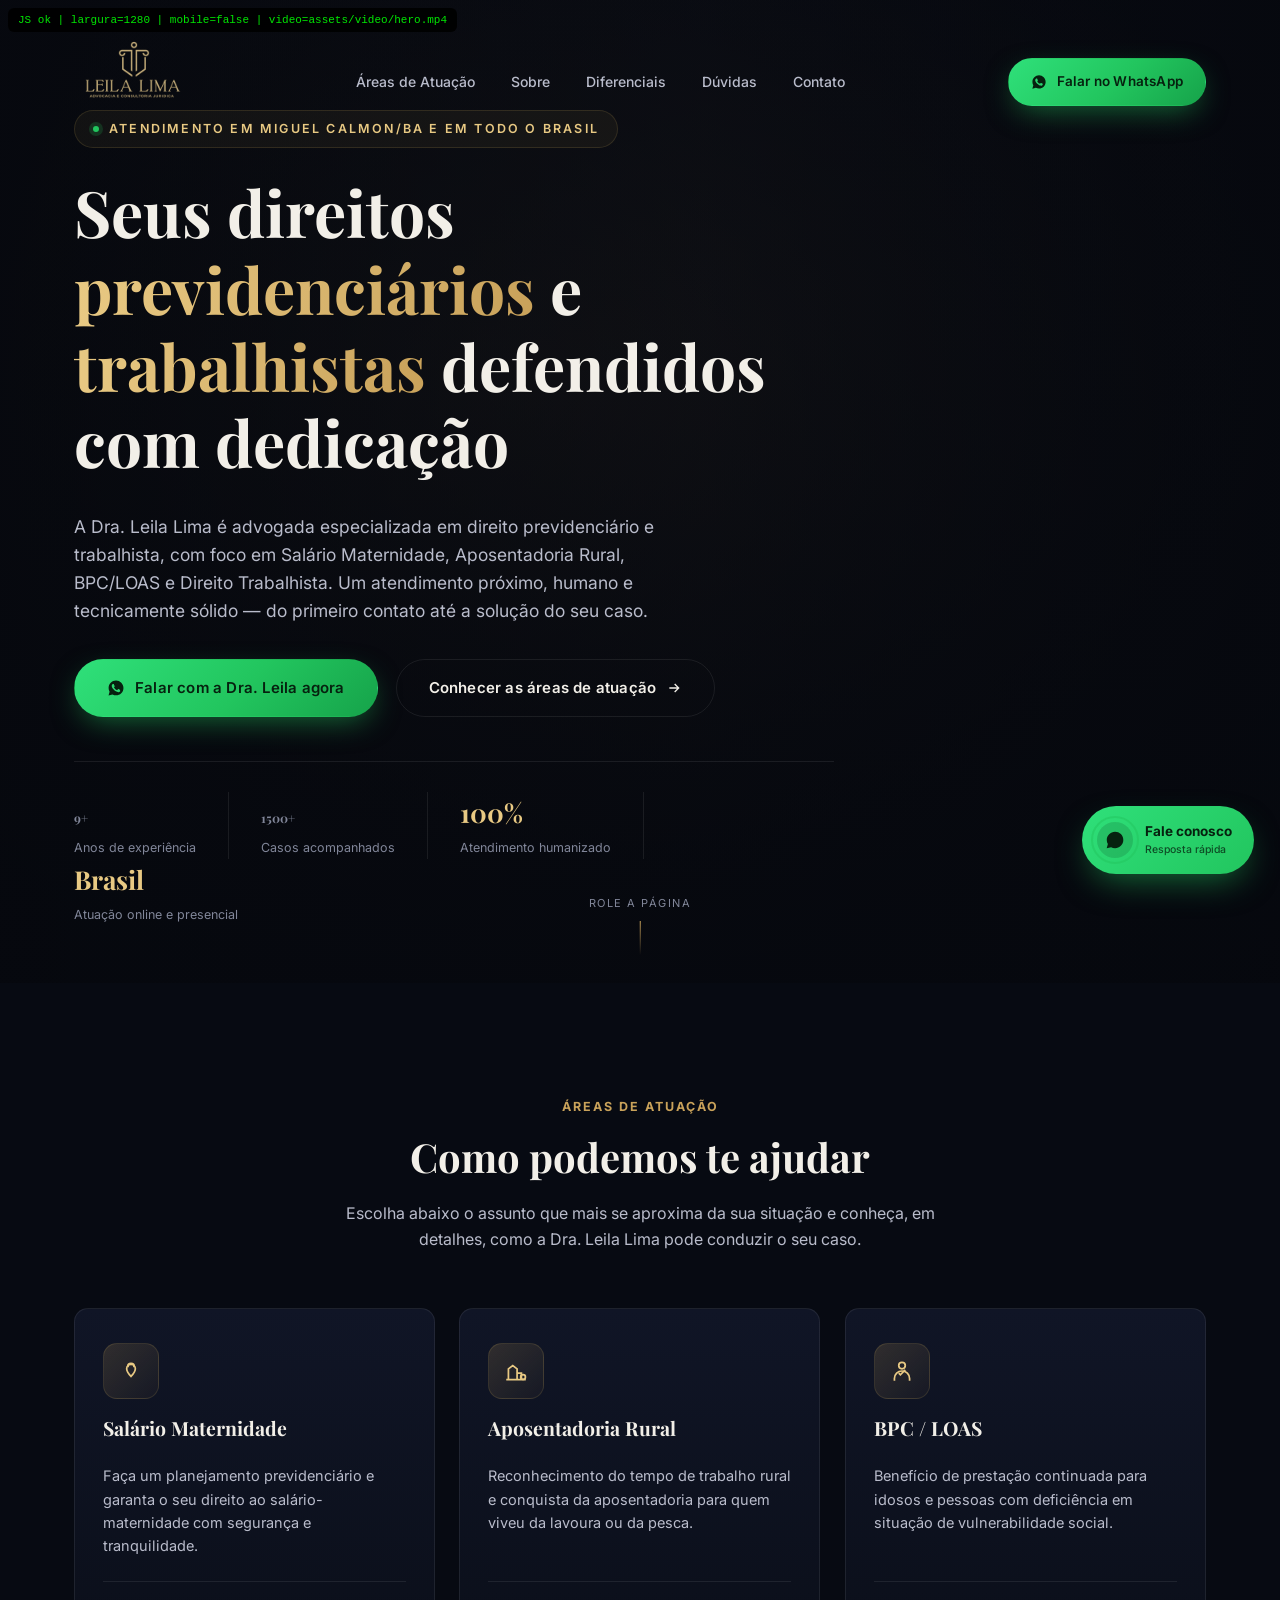
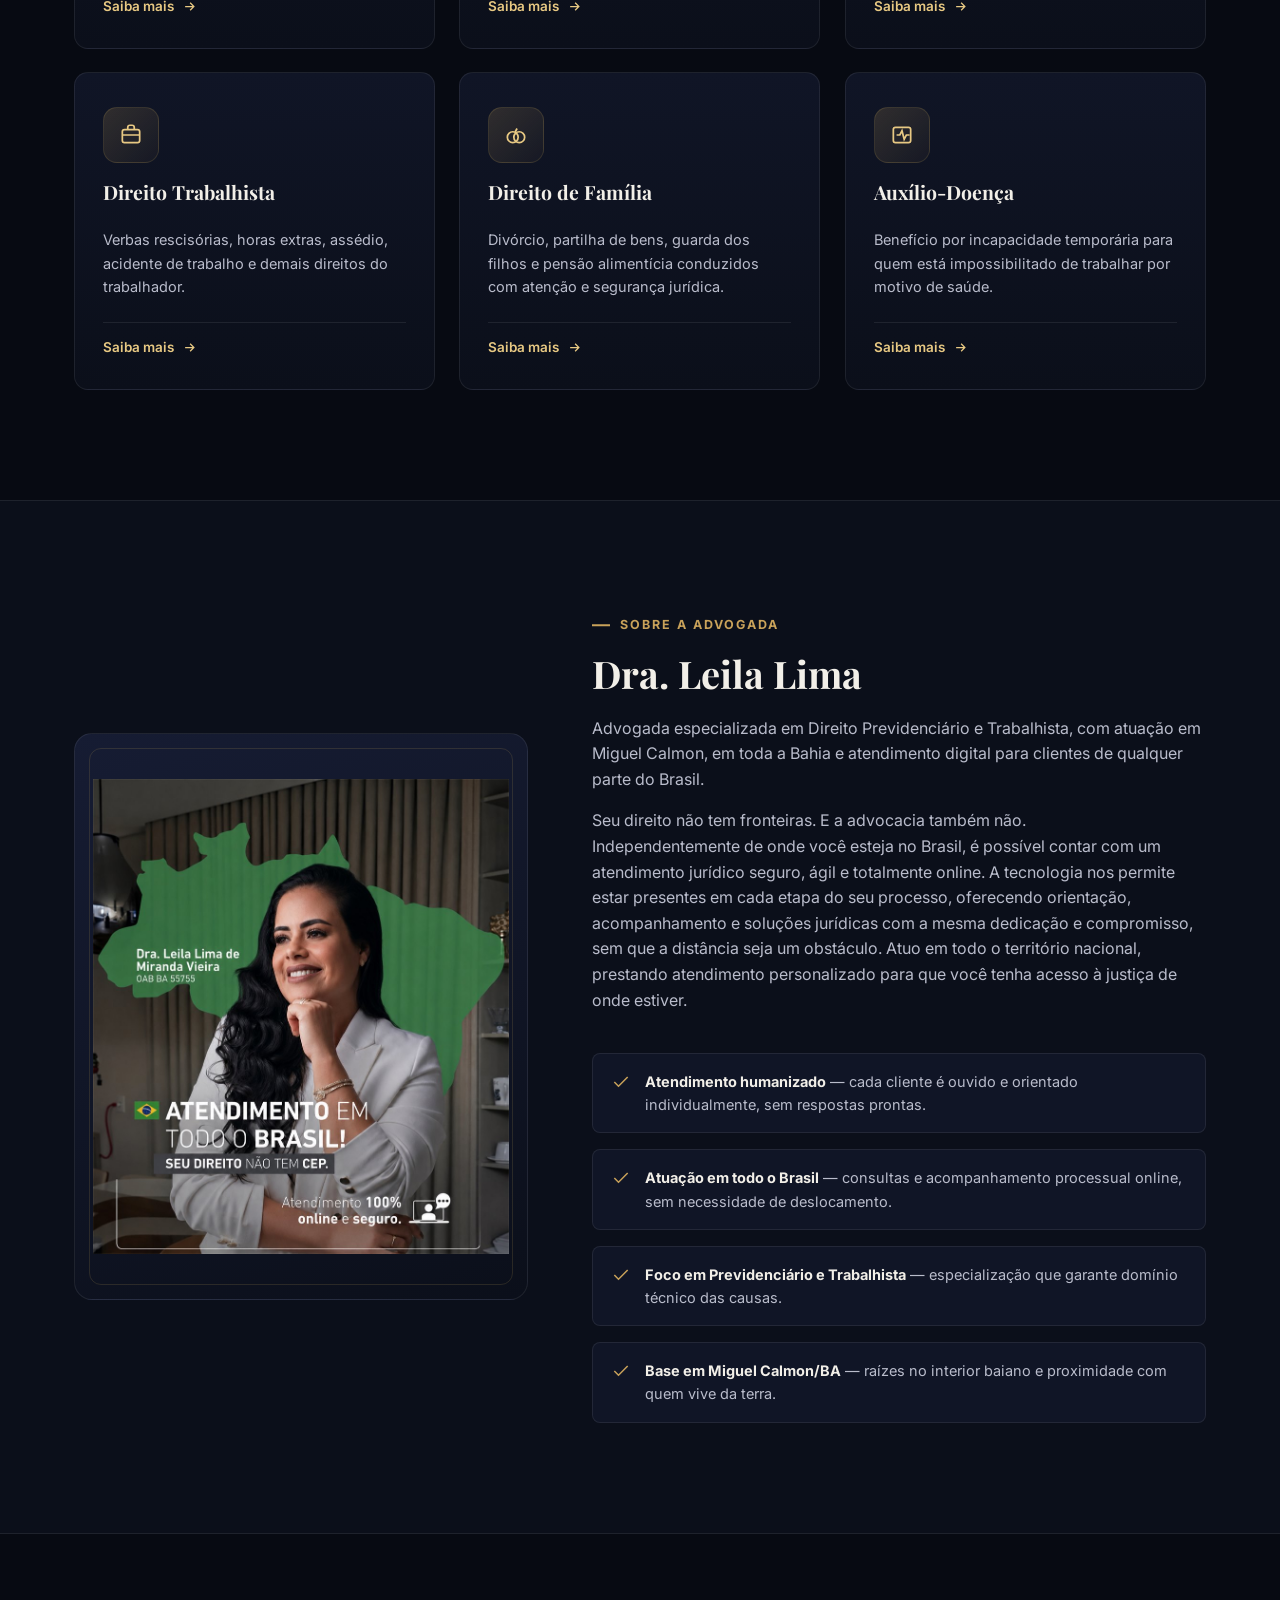
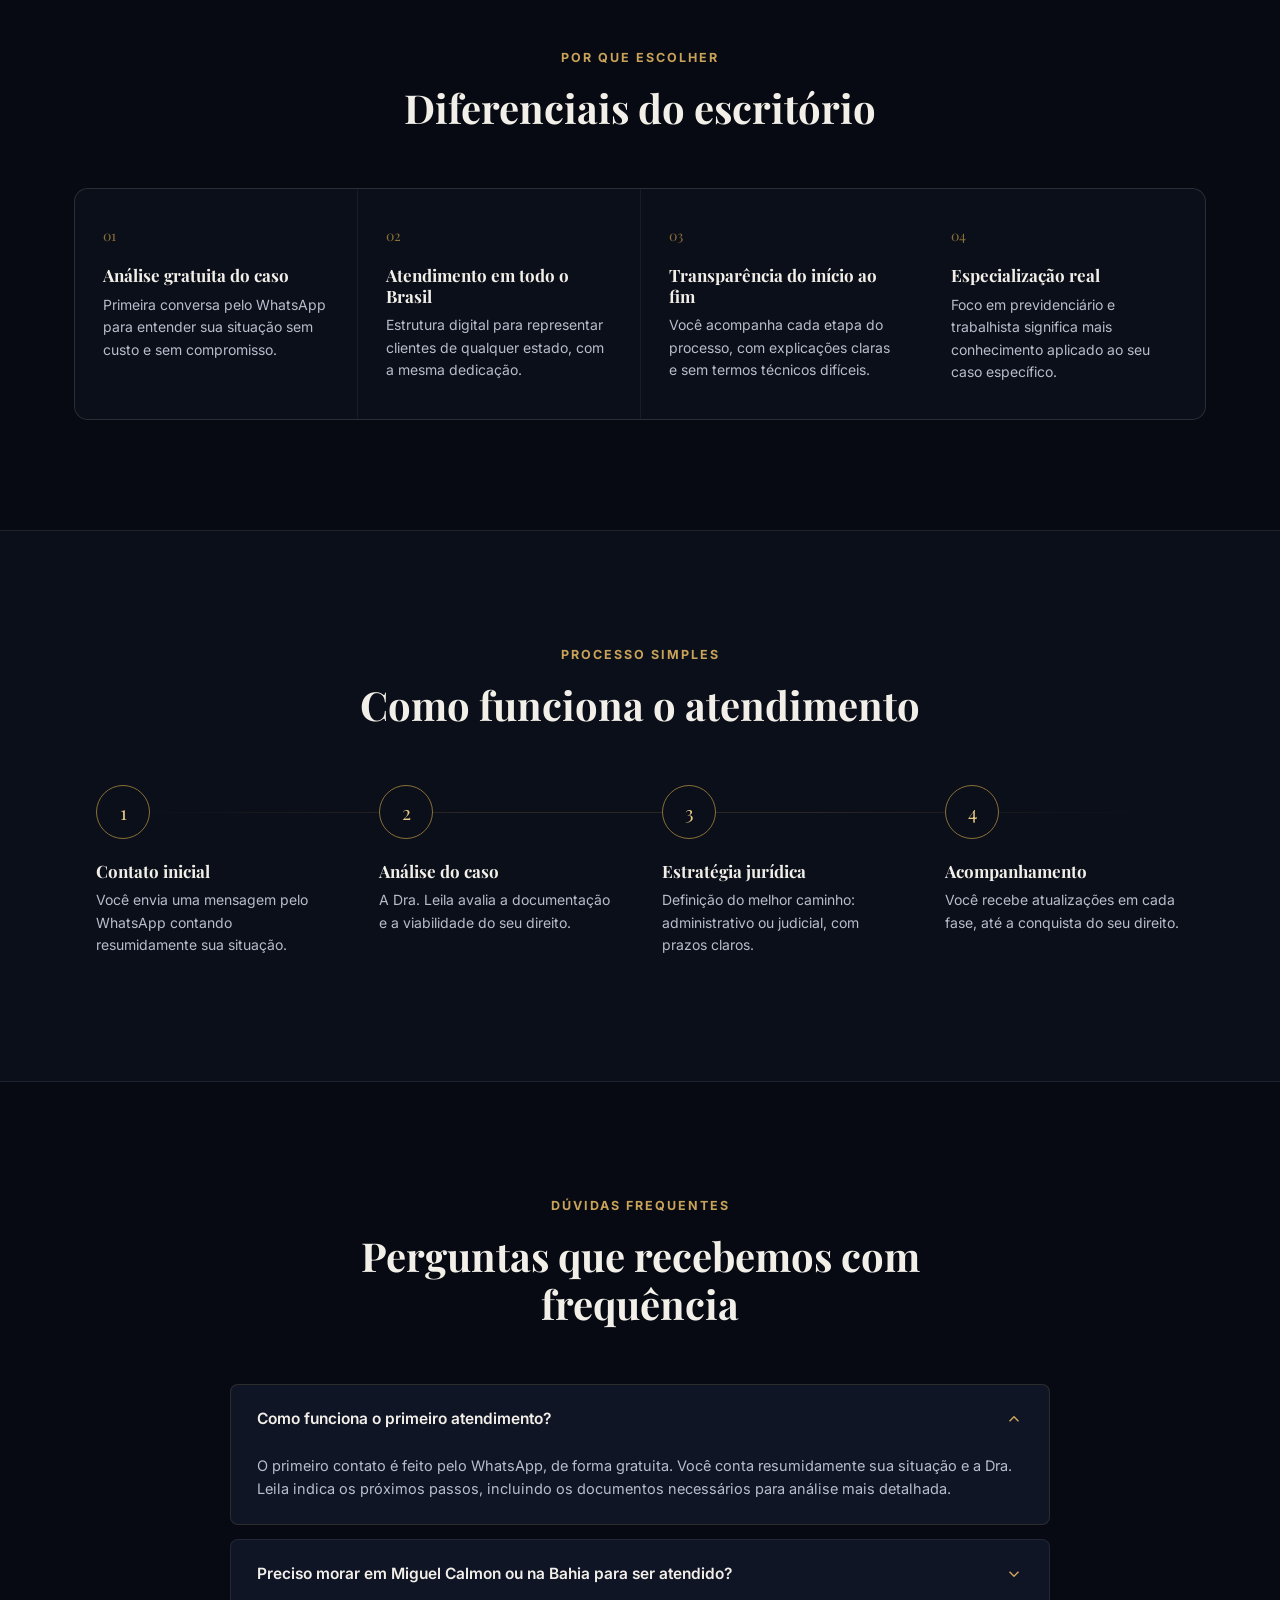
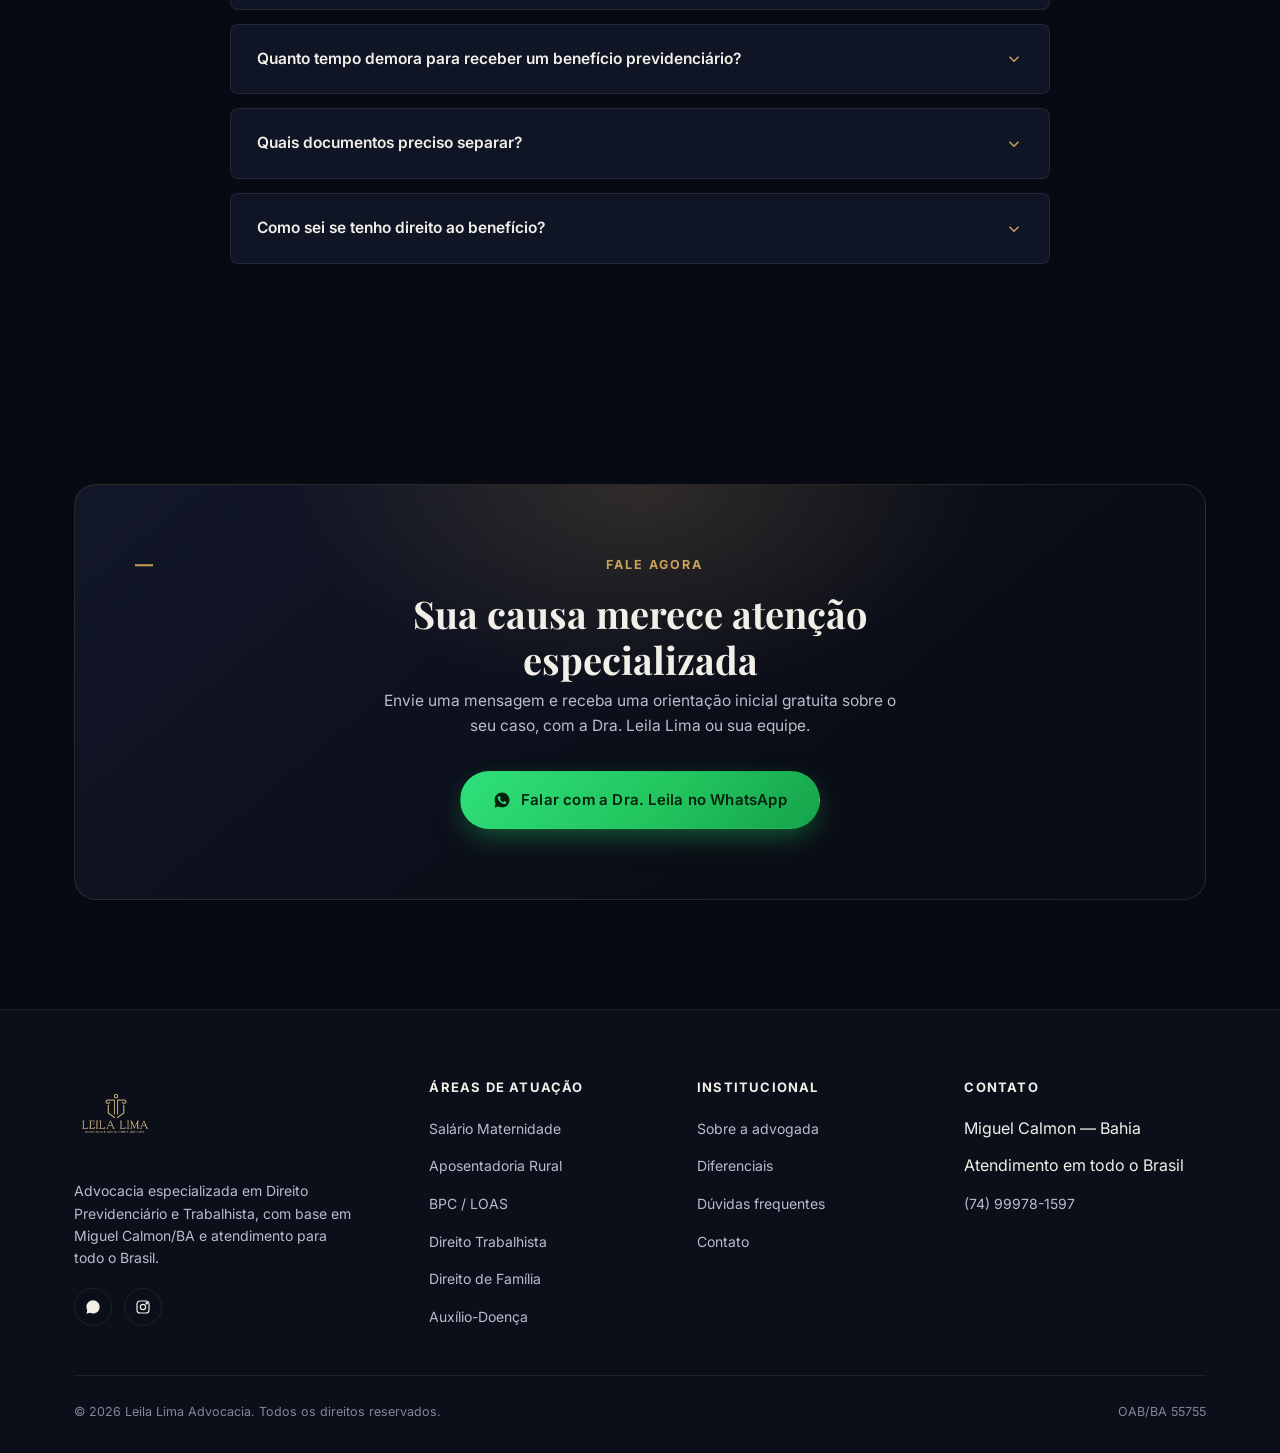
==== commit 7178c02d: "Renomeia videos, usa id fixo no elemento e adiciona indicador de debug temporario" ====
--- a/index.html
+++ b/index.html
@@ -57,10 +57,38 @@
 <!-- ===================== HERO (VÍDEO) ===================== -->
 <section class="hero">
   <div class="hero-bg-fallback"></div>
-  <video class="hero-video" autoplay muted loop playsinline poster="assets/img/hero-poster.jpg">
-    <source src="assets/video/leila_lima_movimento_10s.mp4" media="(max-width:640px)" type="video/mp4">
+  <video id="hero-video" class="hero-video" autoplay muted loop playsinline poster="assets/img/hero-poster.jpg">
+    <source src="assets/video/mobilehero.mp4" media="(max-width:640px)" type="video/mp4">
     <source src="assets/video/hero.mp4" type="video/mp4">
   </video>
+  <div id="hero-video-debug" style="position:fixed;top:8px;left:8px;z-index:9999;background:#000;color:#0f0;font:11px monospace;padding:6px 10px;border-radius:6px;opacity:.9;pointer-events:none"></div>
+  <script>
+  (function(){
+    var v = document.getElementById('hero-video');
+    var dbg = document.getElementById('hero-video-debug');
+    if(!v) return;
+    var mq = window.matchMedia('(max-width:640px)');
+    function applySource(){
+      var wanted = mq.matches
+        ? 'assets/video/mobilehero.mp4'
+        : 'assets/video/hero.mp4';
+      var current = v.querySelector('source');
+      if(!current || current.getAttribute('src') !== wanted){
+        var wasPlaying = !v.paused;
+        v.querySelectorAll('source').forEach(function(s){ s.remove(); });
+        var source = document.createElement('source');
+        source.type = 'video/mp4';
+        source.src = wanted;
+        v.appendChild(source);
+        v.load();
+        if(wasPlaying) v.play().catch(function(){});
+      }
+      if(dbg) dbg.textContent = 'JS ok | largura=' + window.innerWidth + ' | mobile=' + mq.matches + ' | video=' + wanted;
+    }
+    applySource();
+    mq.addEventListener('change', applySource);
+  })();
+  </script>
   <div class="hero-overlay"></div>
 
   <div class="container hero-content">
--- a/assets/css/style.css
+++ b/assets/css/style.css
@@ -795,7 +795,7 @@
     width:100vw;
     height:100vh;
     height:100svh;
-    object-fit:cover;
+    object-fit:contain;
     object-position:center;
   }
   .eyebrow{font-size:10.5px;padding:6px 13px;gap:7px;letter-spacing:1.6px;}
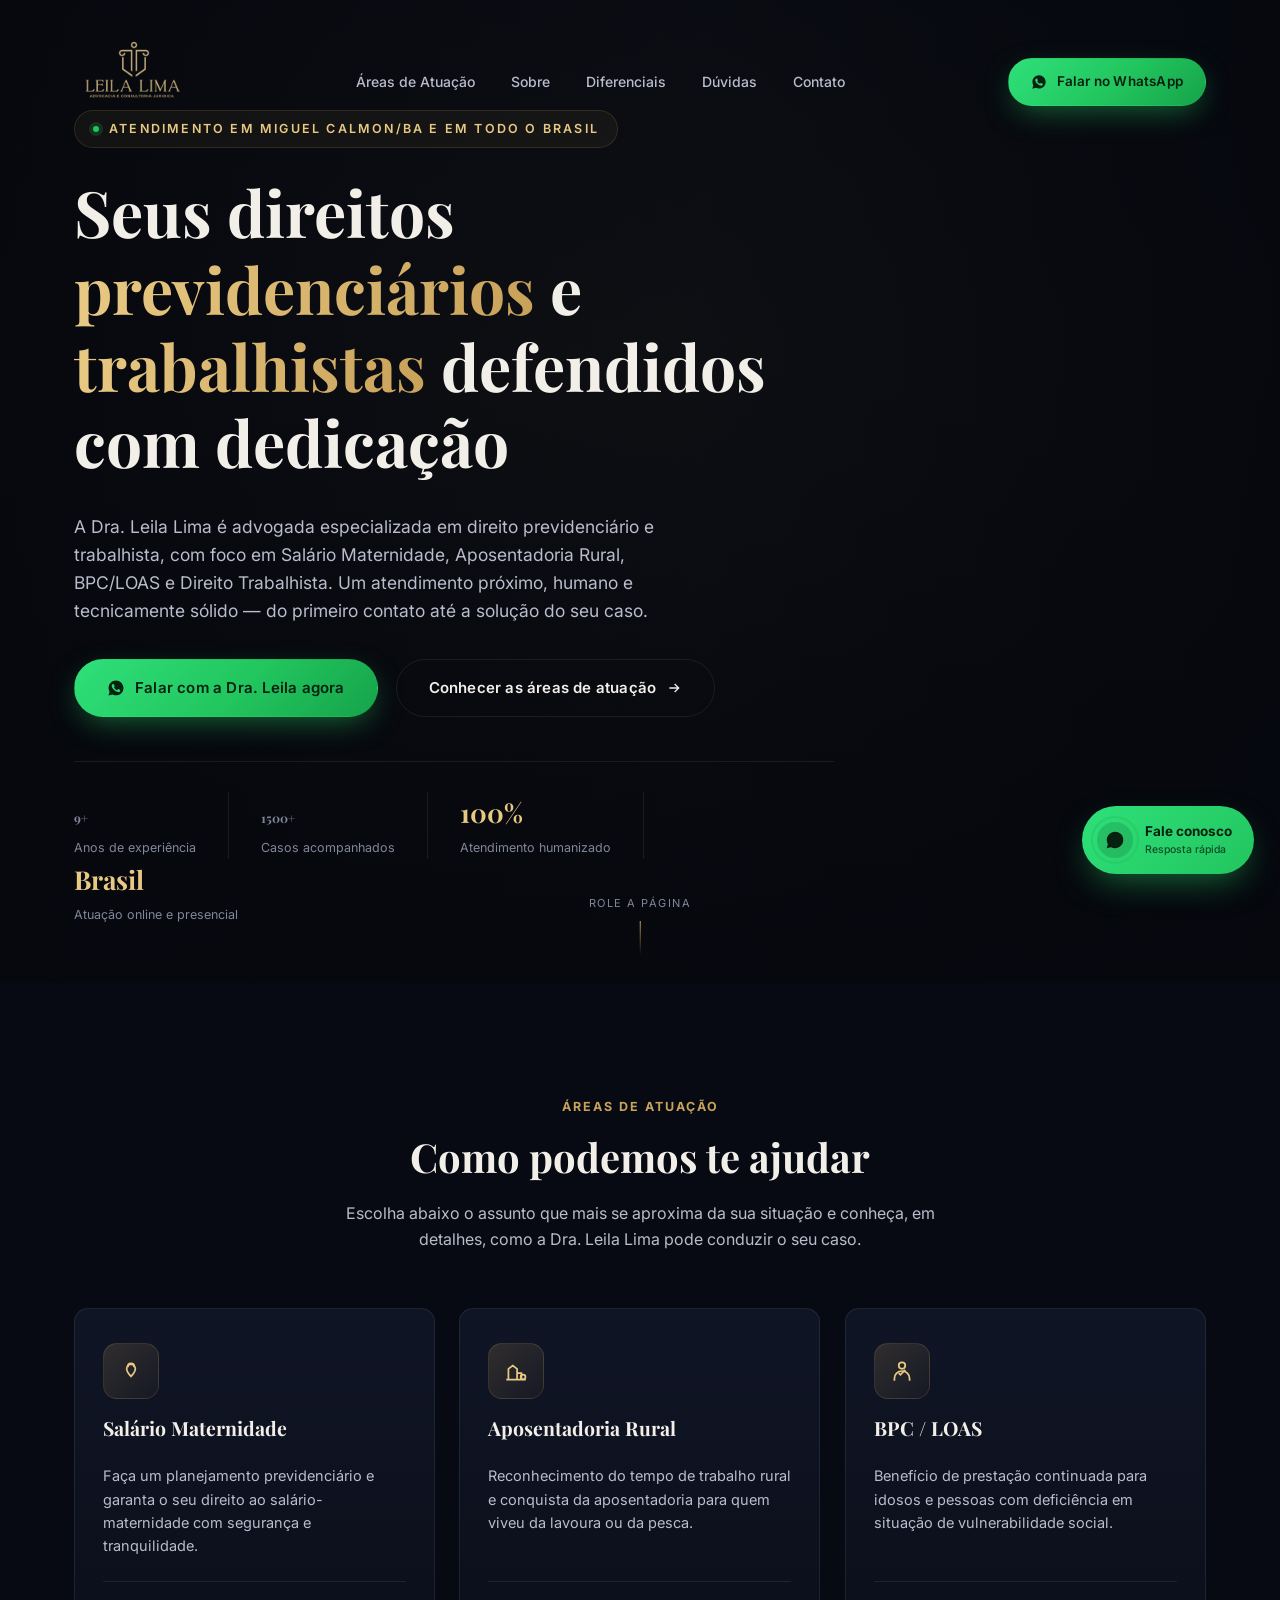
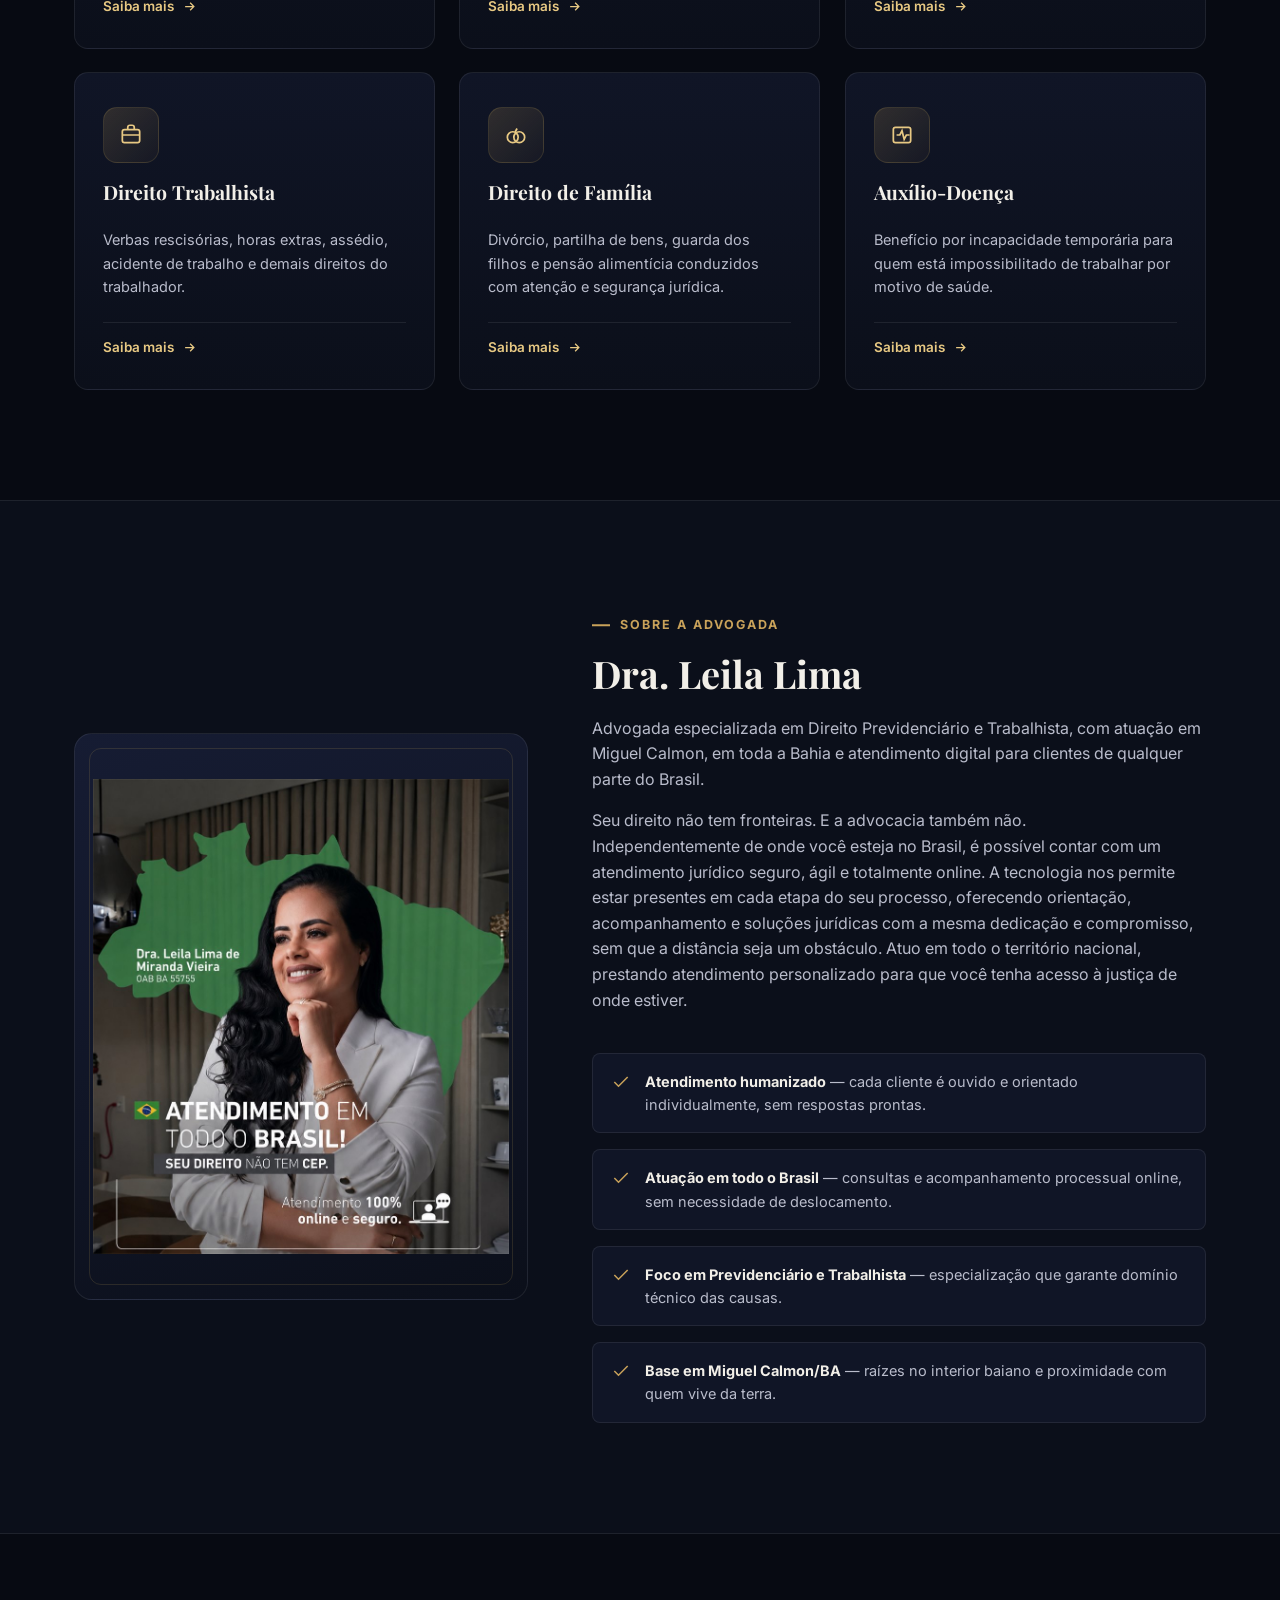
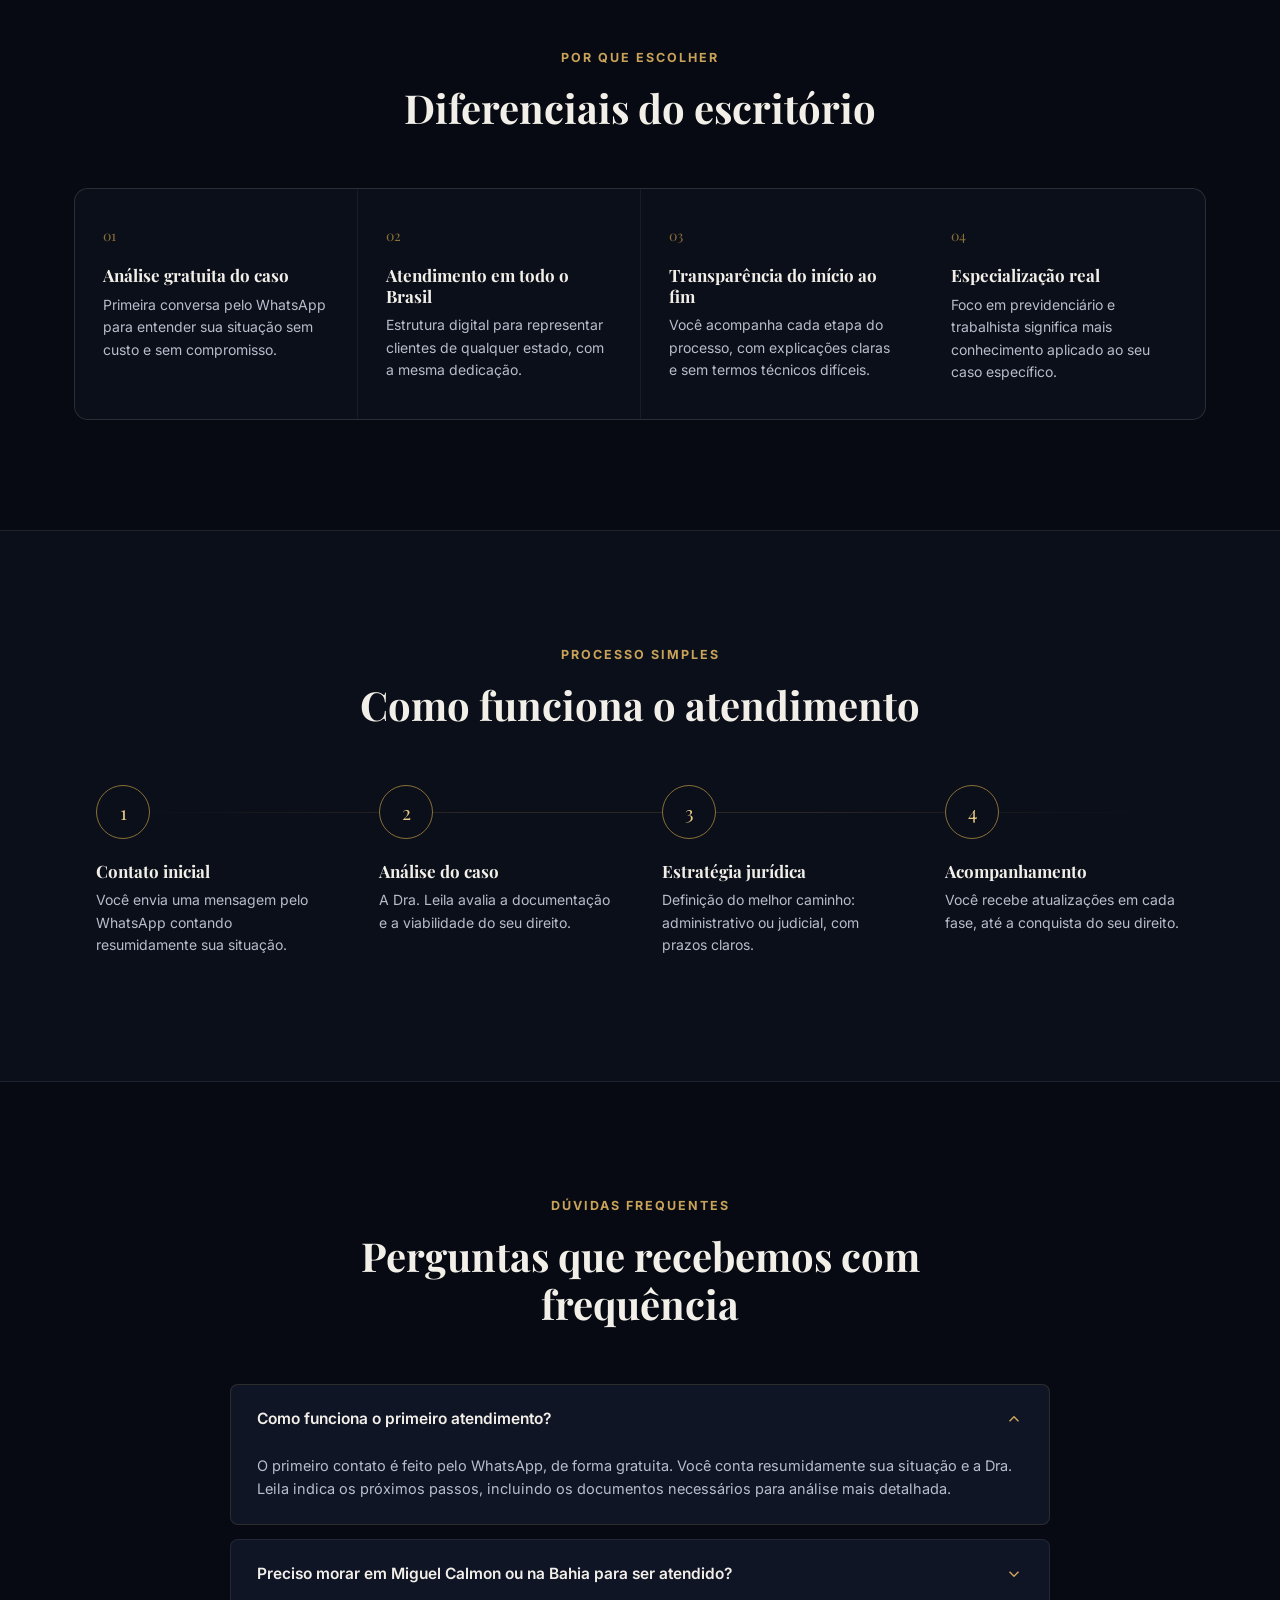
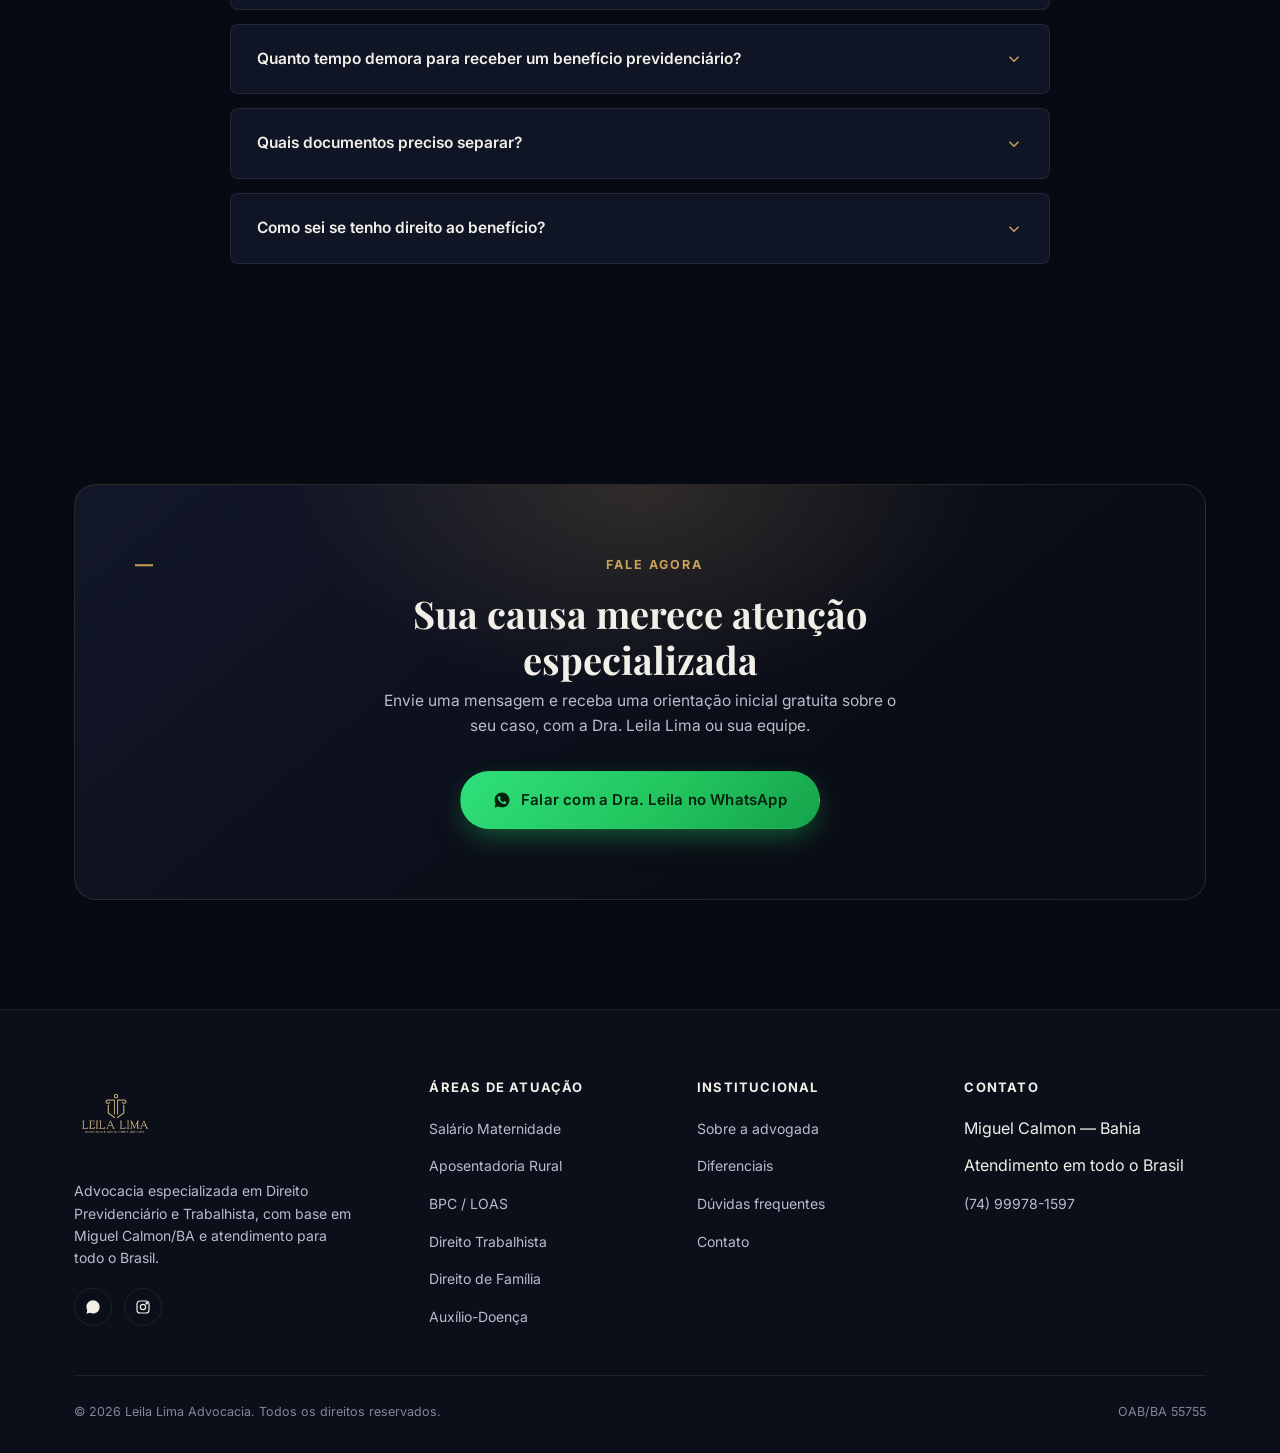
==== commit a82aac33: "Remove debug e ajusta posicao do video mobile para nao cobrir a placa com o nome" ====
--- a/index.html
+++ b/index.html
@@ -61,11 +61,9 @@
     <source src="assets/video/mobilehero.mp4" media="(max-width:640px)" type="video/mp4">
     <source src="assets/video/hero.mp4" type="video/mp4">
   </video>
-  <div id="hero-video-debug" style="position:fixed;top:8px;left:8px;z-index:9999;background:#000;color:#0f0;font:11px monospace;padding:6px 10px;border-radius:6px;opacity:.9;pointer-events:none"></div>
   <script>
   (function(){
     var v = document.getElementById('hero-video');
-    var dbg = document.getElementById('hero-video-debug');
     if(!v) return;
     var mq = window.matchMedia('(max-width:640px)');
     function applySource(){
@@ -83,7 +81,6 @@
         v.load();
         if(wasPlaying) v.play().catch(function(){});
       }
-      if(dbg) dbg.textContent = 'JS ok | largura=' + window.innerWidth + ' | mobile=' + mq.matches + ' | video=' + wanted;
     }
     applySource();
     mq.addEventListener('change', applySource);
--- a/assets/css/style.css
+++ b/assets/css/style.css
@@ -796,7 +796,7 @@
     height:100vh;
     height:100svh;
     object-fit:contain;
-    object-position:center;
+    object-position:bottom center;
   }
   .eyebrow{font-size:10.5px;padding:6px 13px;gap:7px;letter-spacing:1.6px;}
   .hero h1{font-size:26px;}
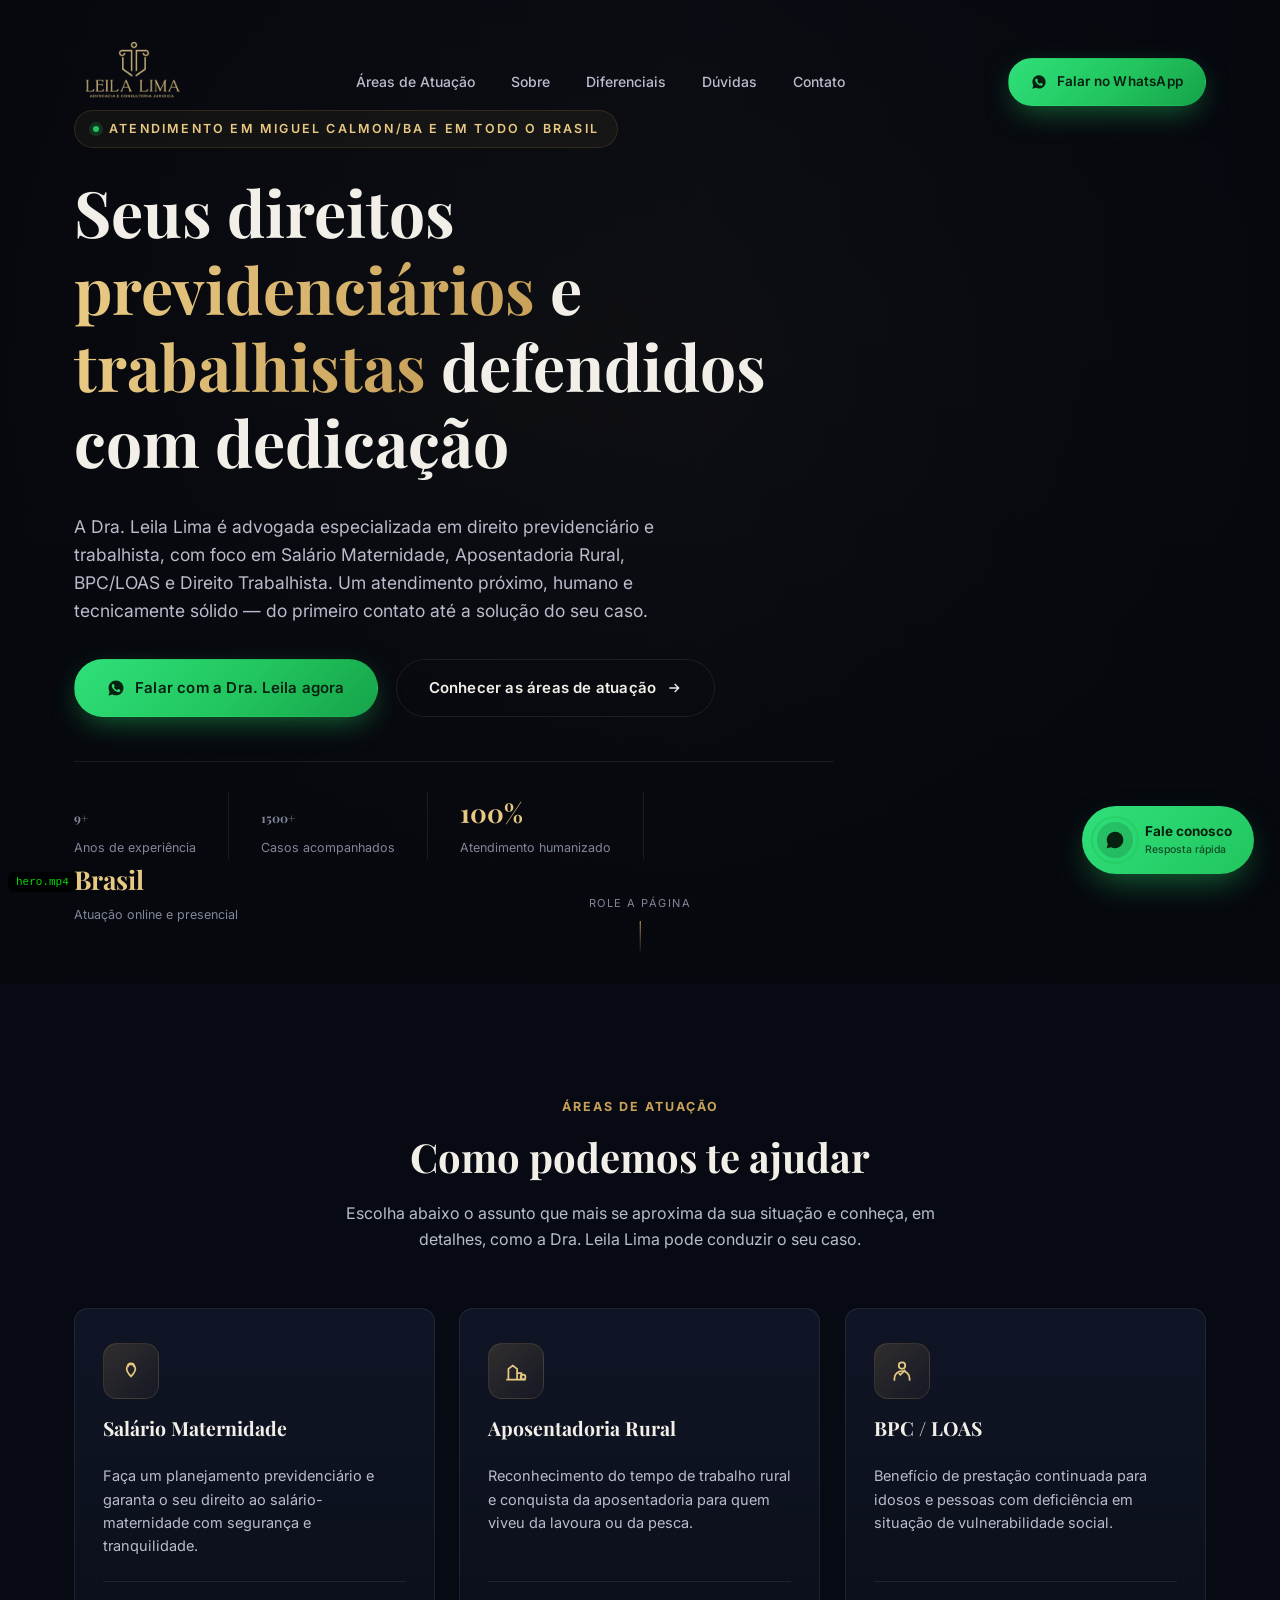
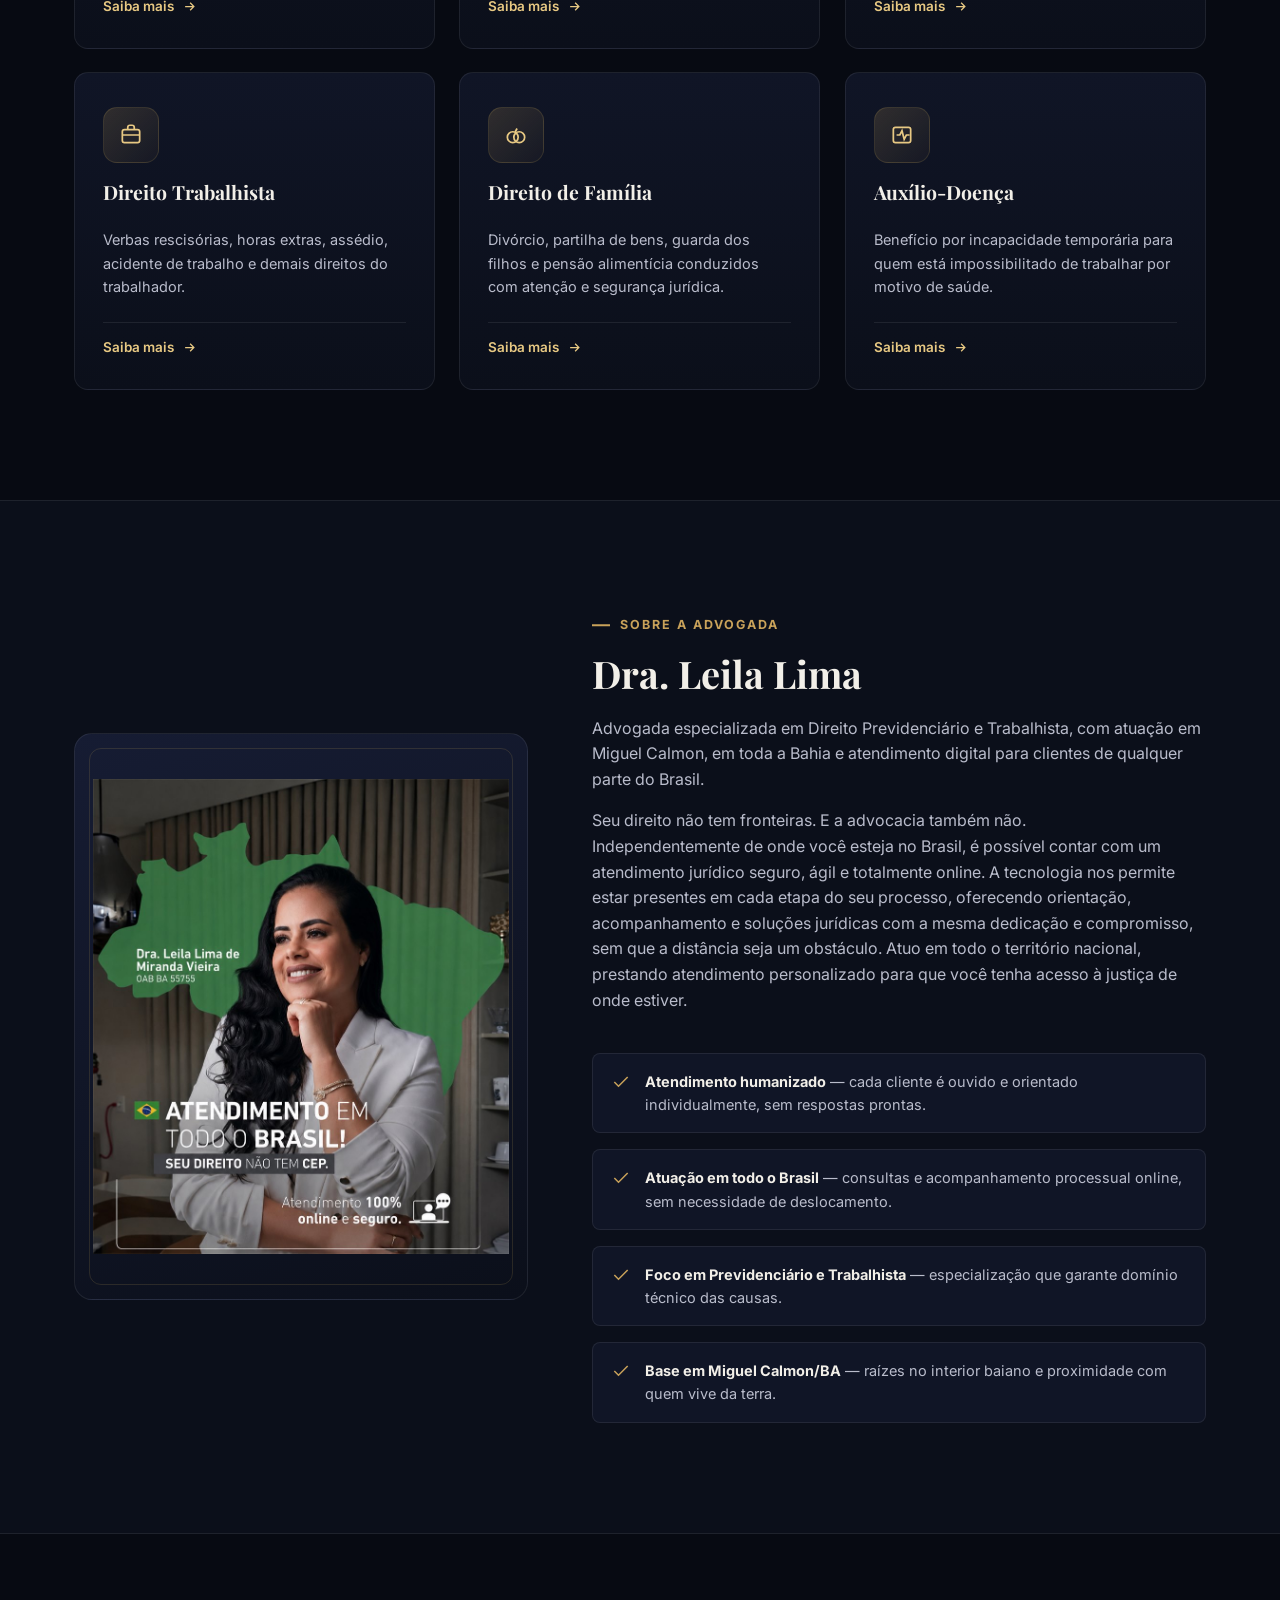
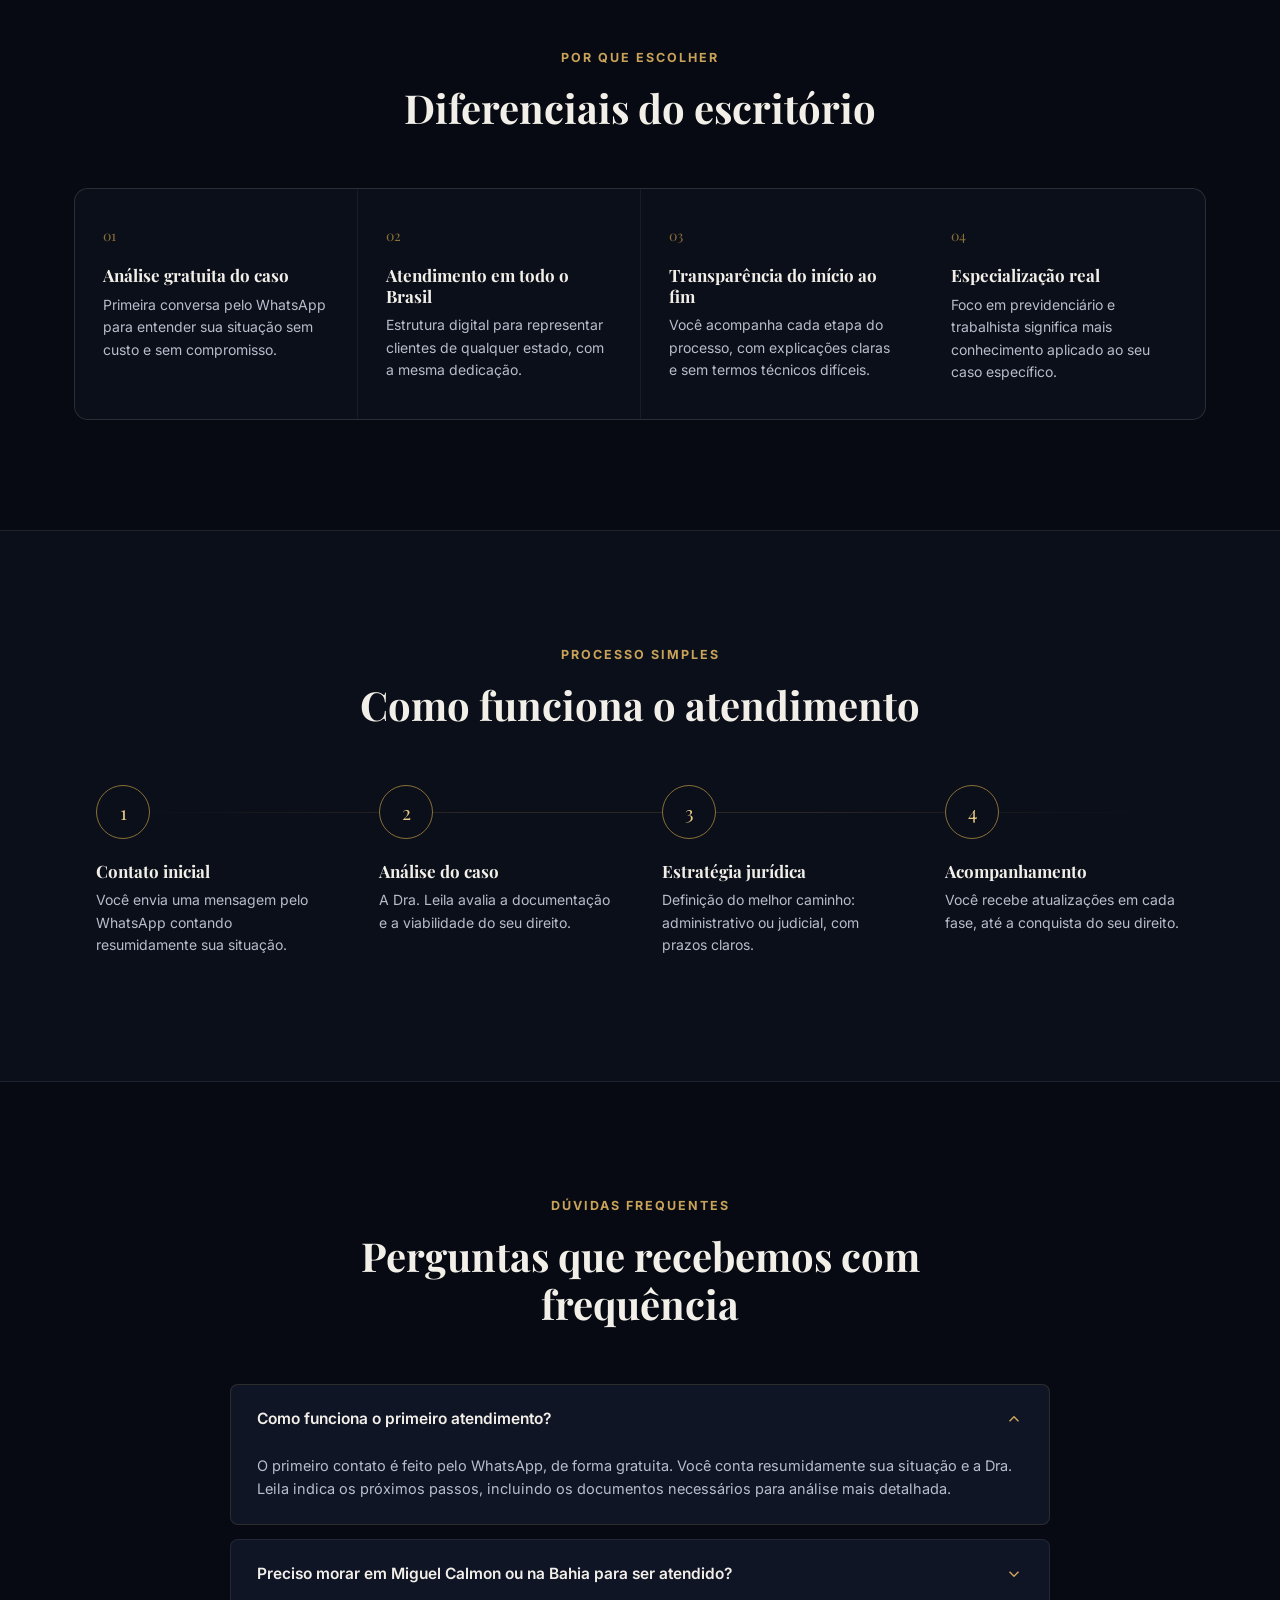
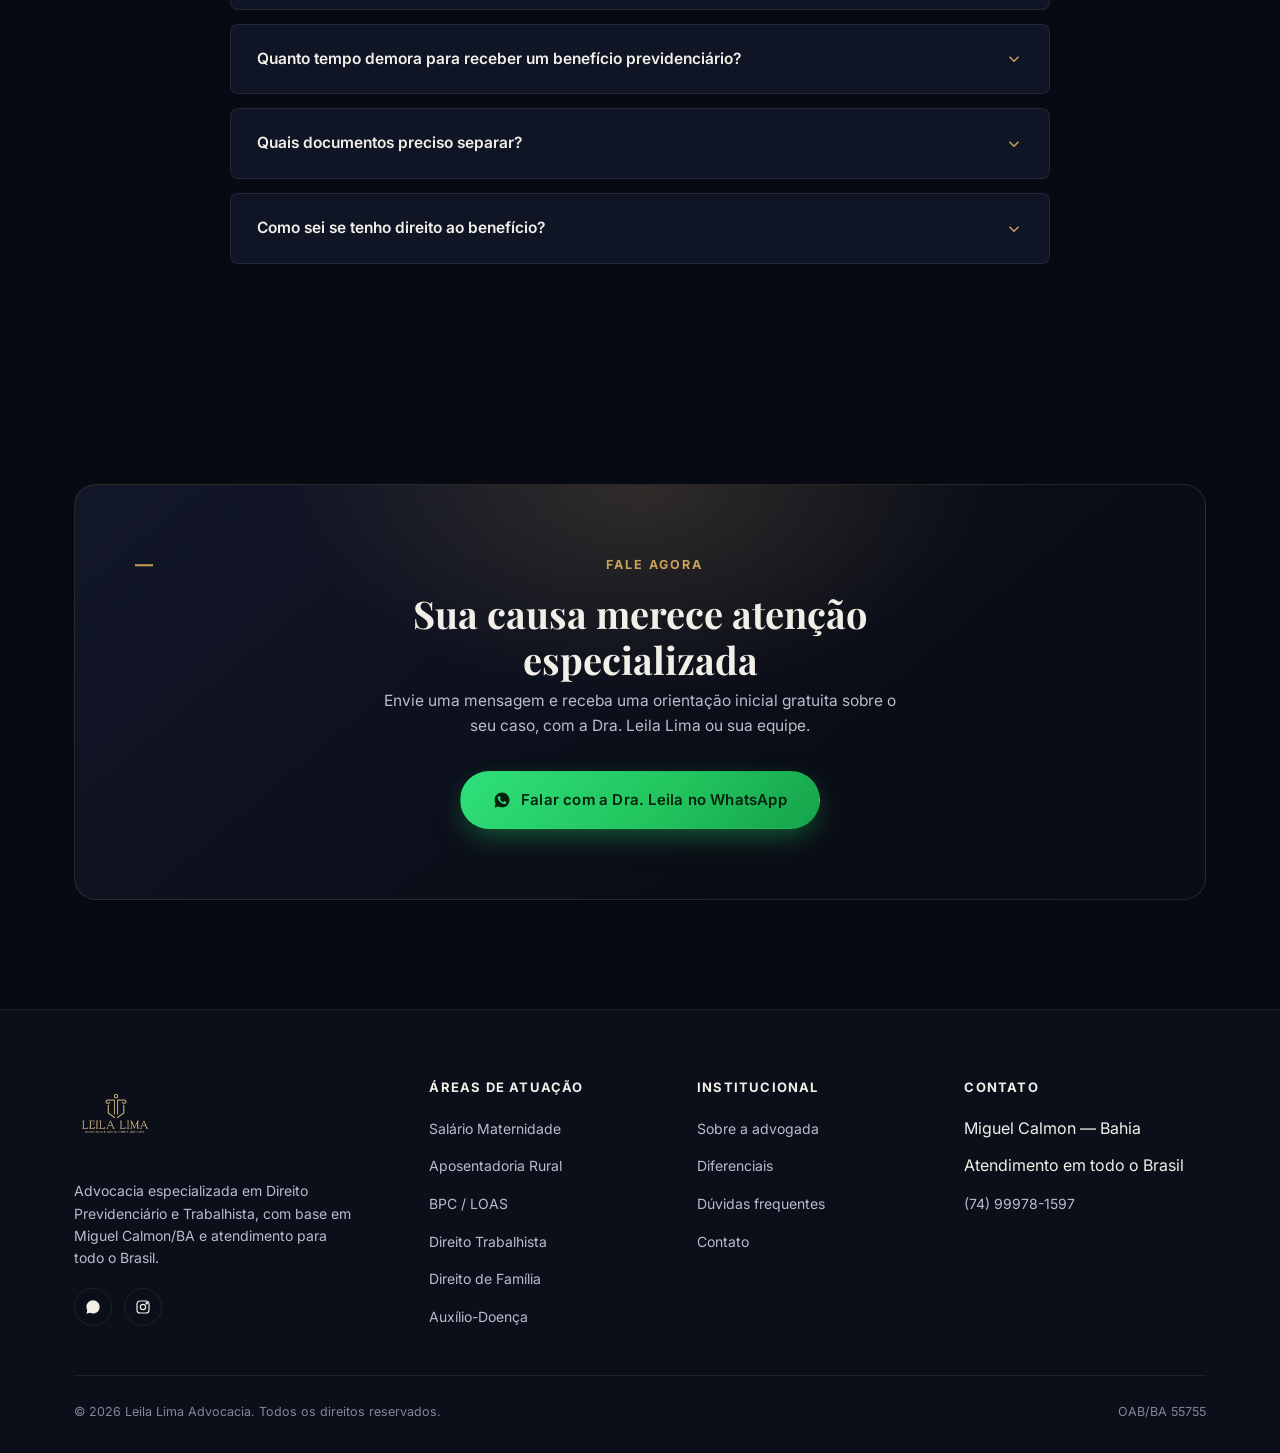
==== commit 16176b4d: "Volta object-fit para cover no mobile e adiciona debug minimo do nome do arquivo" ====
--- a/index.html
+++ b/index.html
@@ -61,9 +61,11 @@
     <source src="assets/video/mobilehero.mp4" media="(max-width:640px)" type="video/mp4">
     <source src="assets/video/hero.mp4" type="video/mp4">
   </video>
+  <div id="hero-video-debug" style="position:fixed;bottom:8px;left:8px;z-index:9999;background:#000;color:#0f0;font:11px monospace;padding:4px 8px;border-radius:6px;opacity:.85;pointer-events:none"></div>
   <script>
   (function(){
     var v = document.getElementById('hero-video');
+    var dbg = document.getElementById('hero-video-debug');
     if(!v) return;
     var mq = window.matchMedia('(max-width:640px)');
     function applySource(){
@@ -81,6 +83,7 @@
         v.load();
         if(wasPlaying) v.play().catch(function(){});
       }
+      if(dbg) dbg.textContent = wanted.split('/').pop();
     }
     applySource();
     mq.addEventListener('change', applySource);
--- a/assets/css/style.css
+++ b/assets/css/style.css
@@ -795,8 +795,8 @@
     width:100vw;
     height:100vh;
     height:100svh;
-    object-fit:contain;
-    object-position:bottom center;
+    object-fit:cover;
+    object-position:center;
   }
   .eyebrow{font-size:10.5px;padding:6px 13px;gap:7px;letter-spacing:1.6px;}
   .hero h1{font-size:26px;}
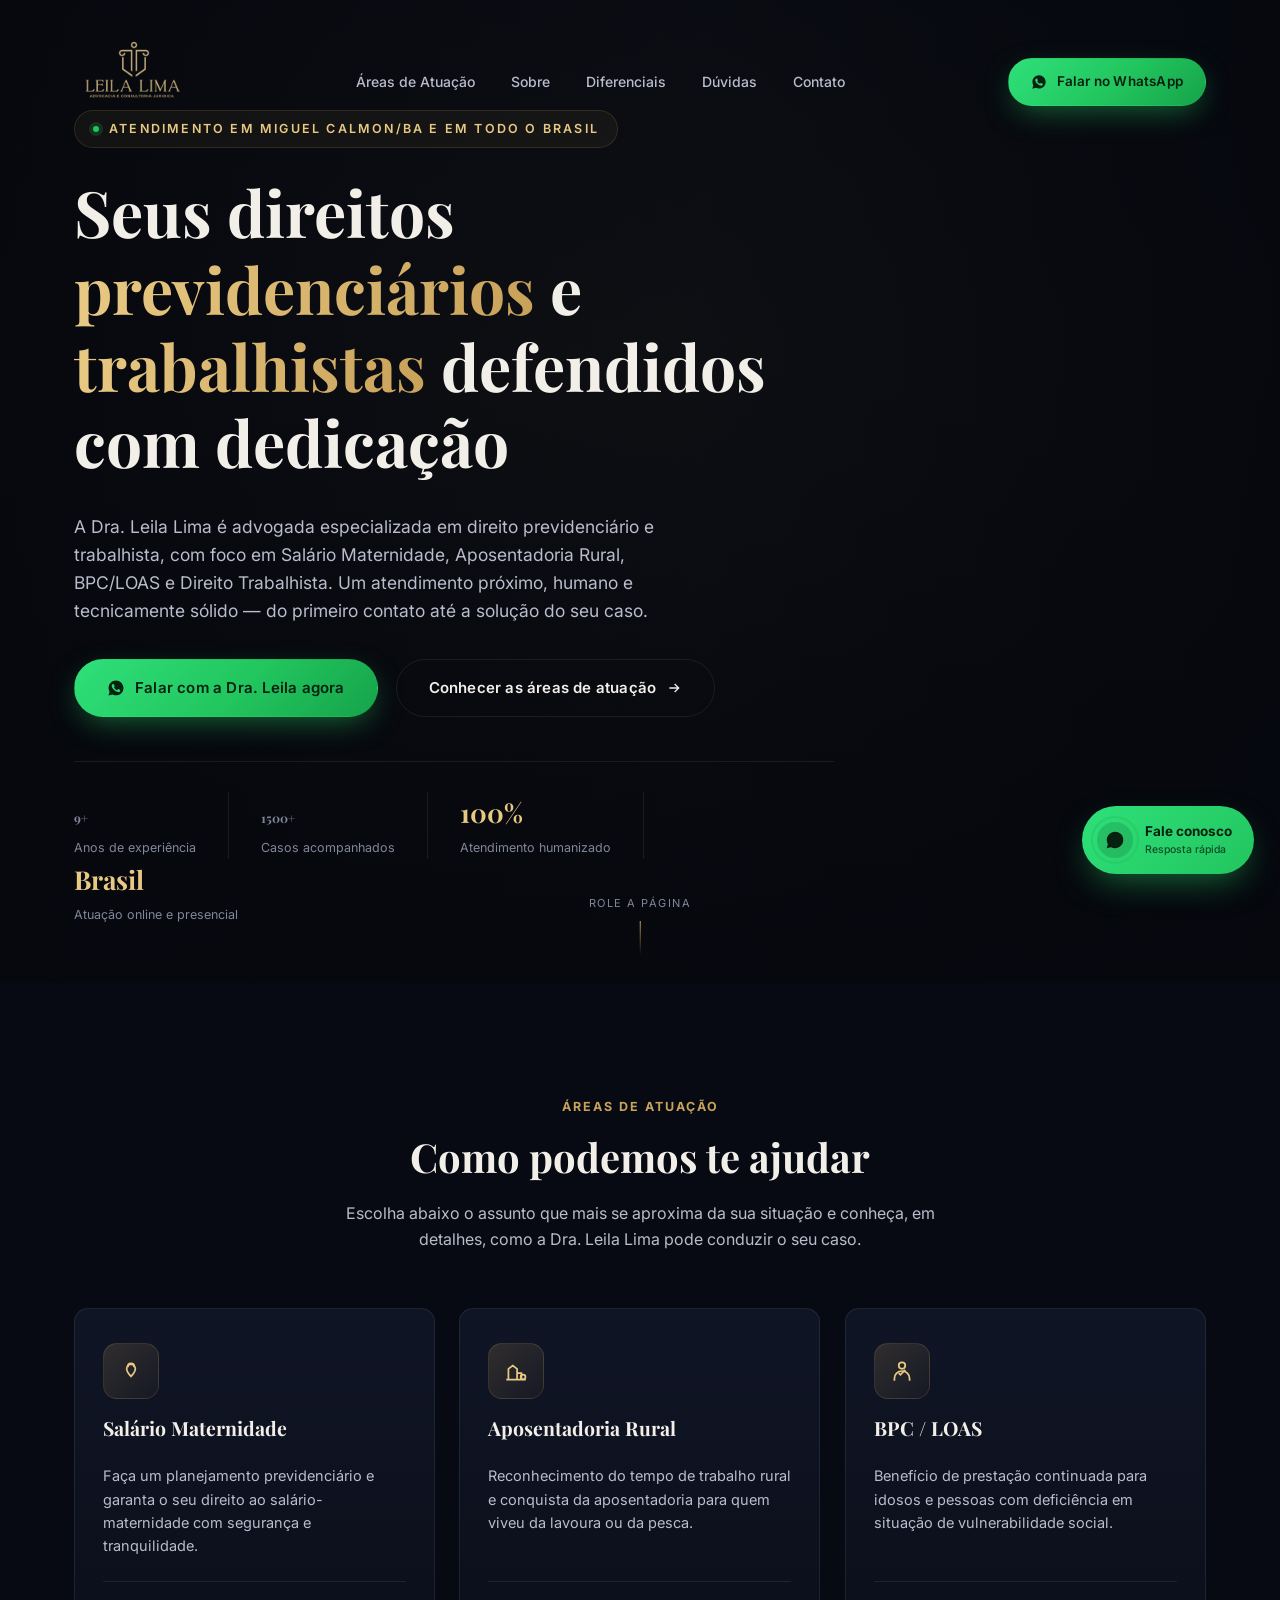
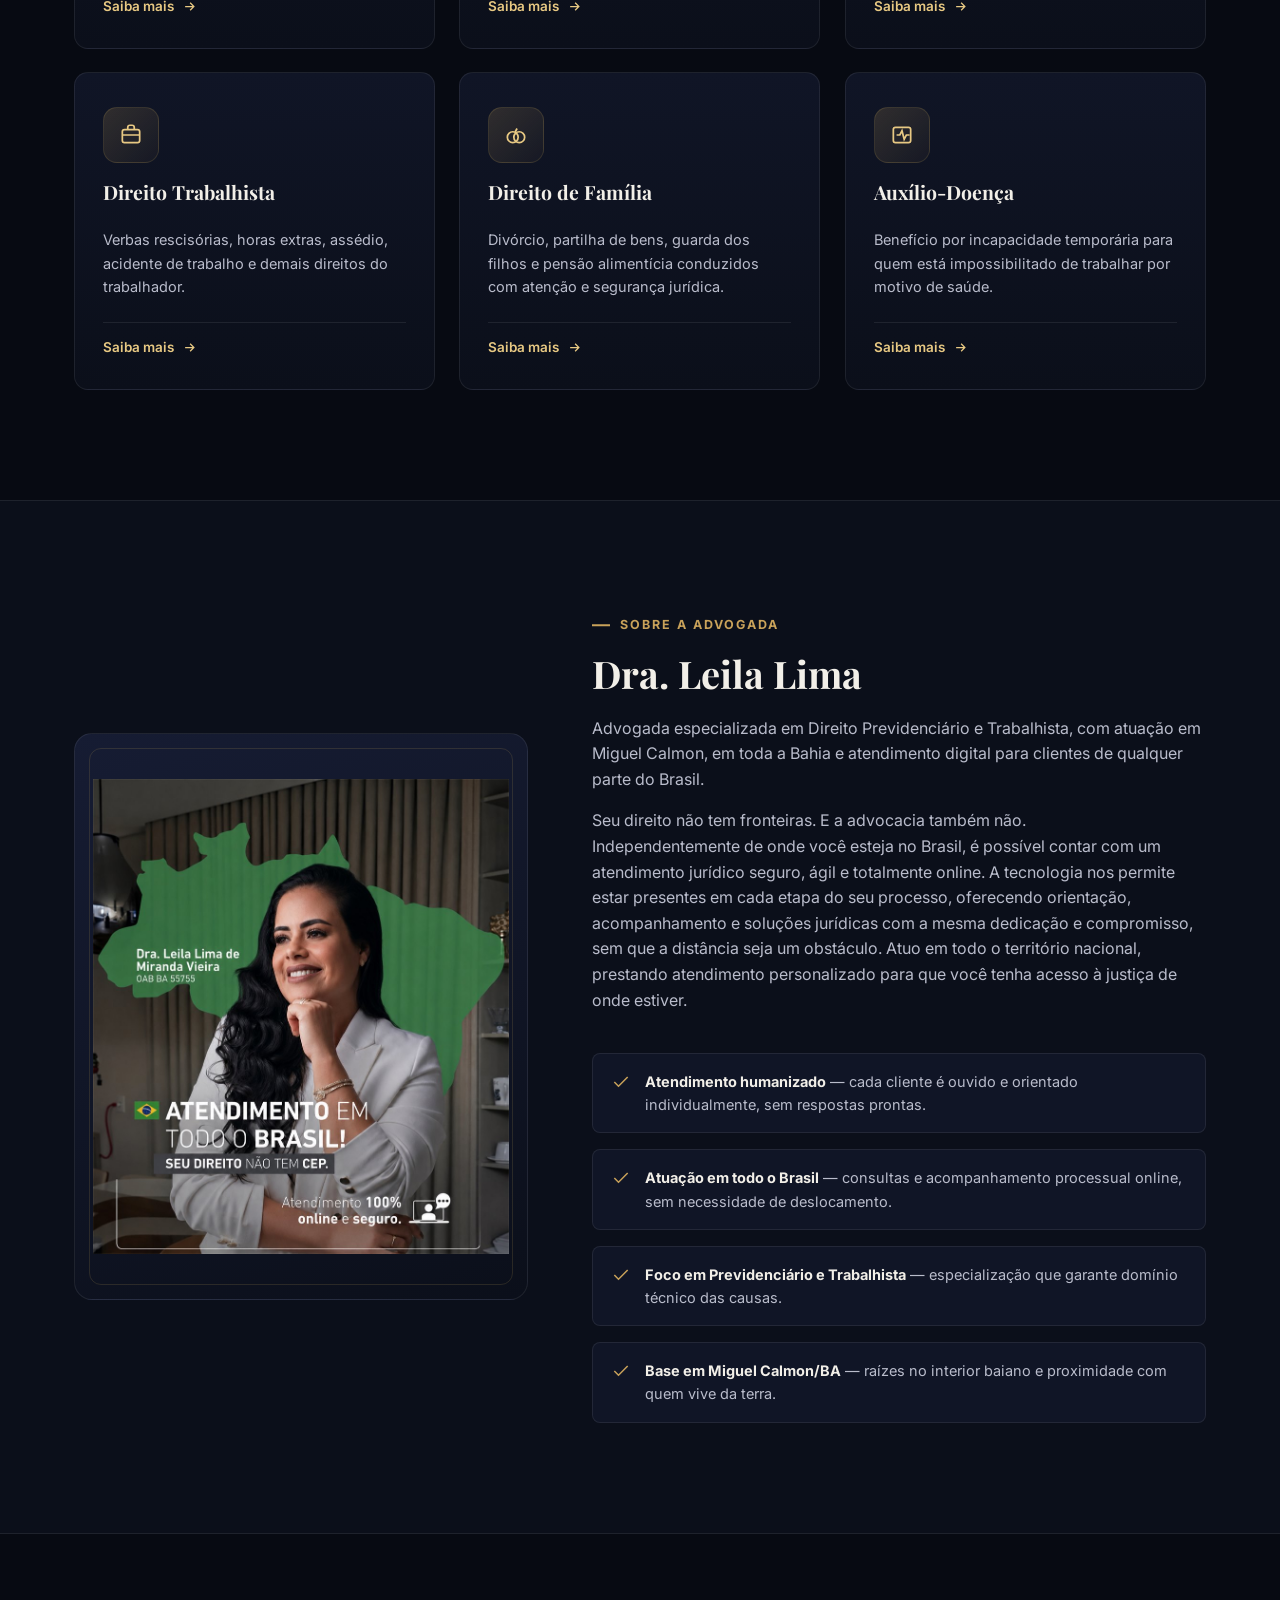
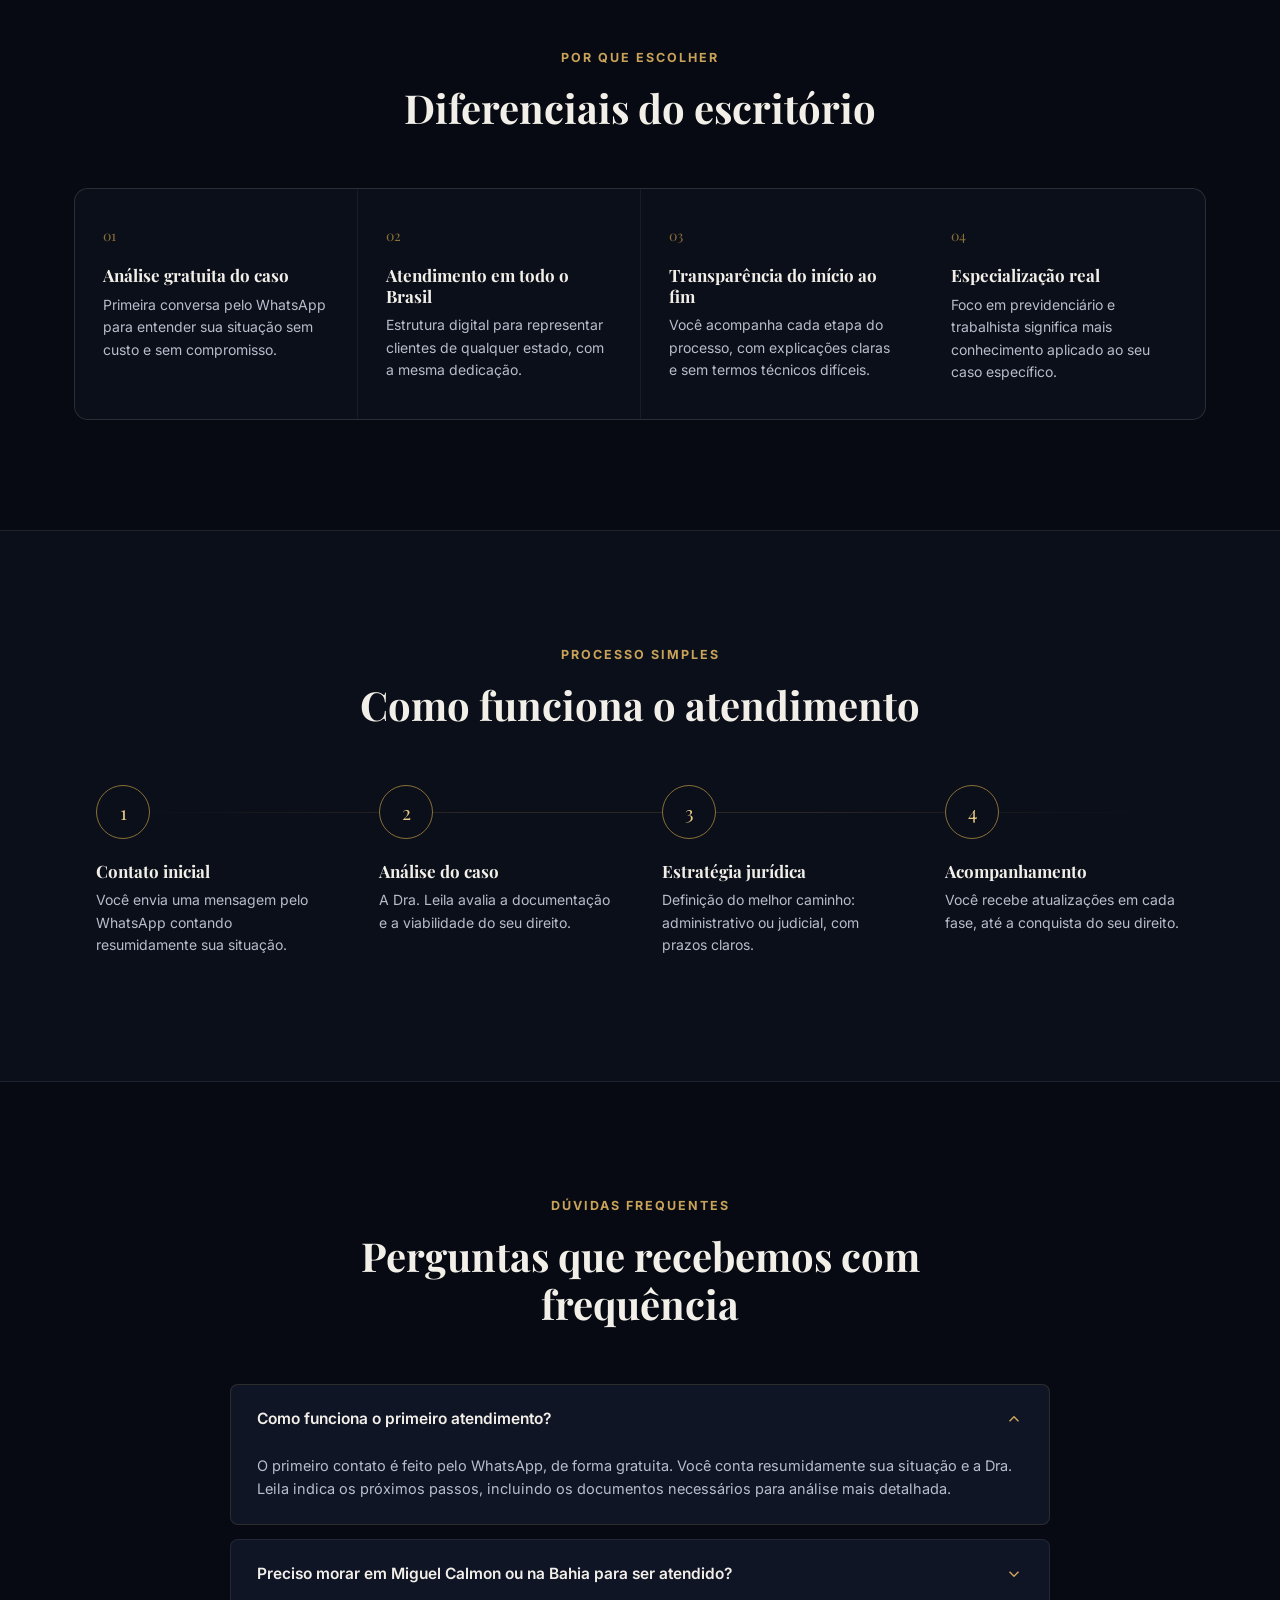
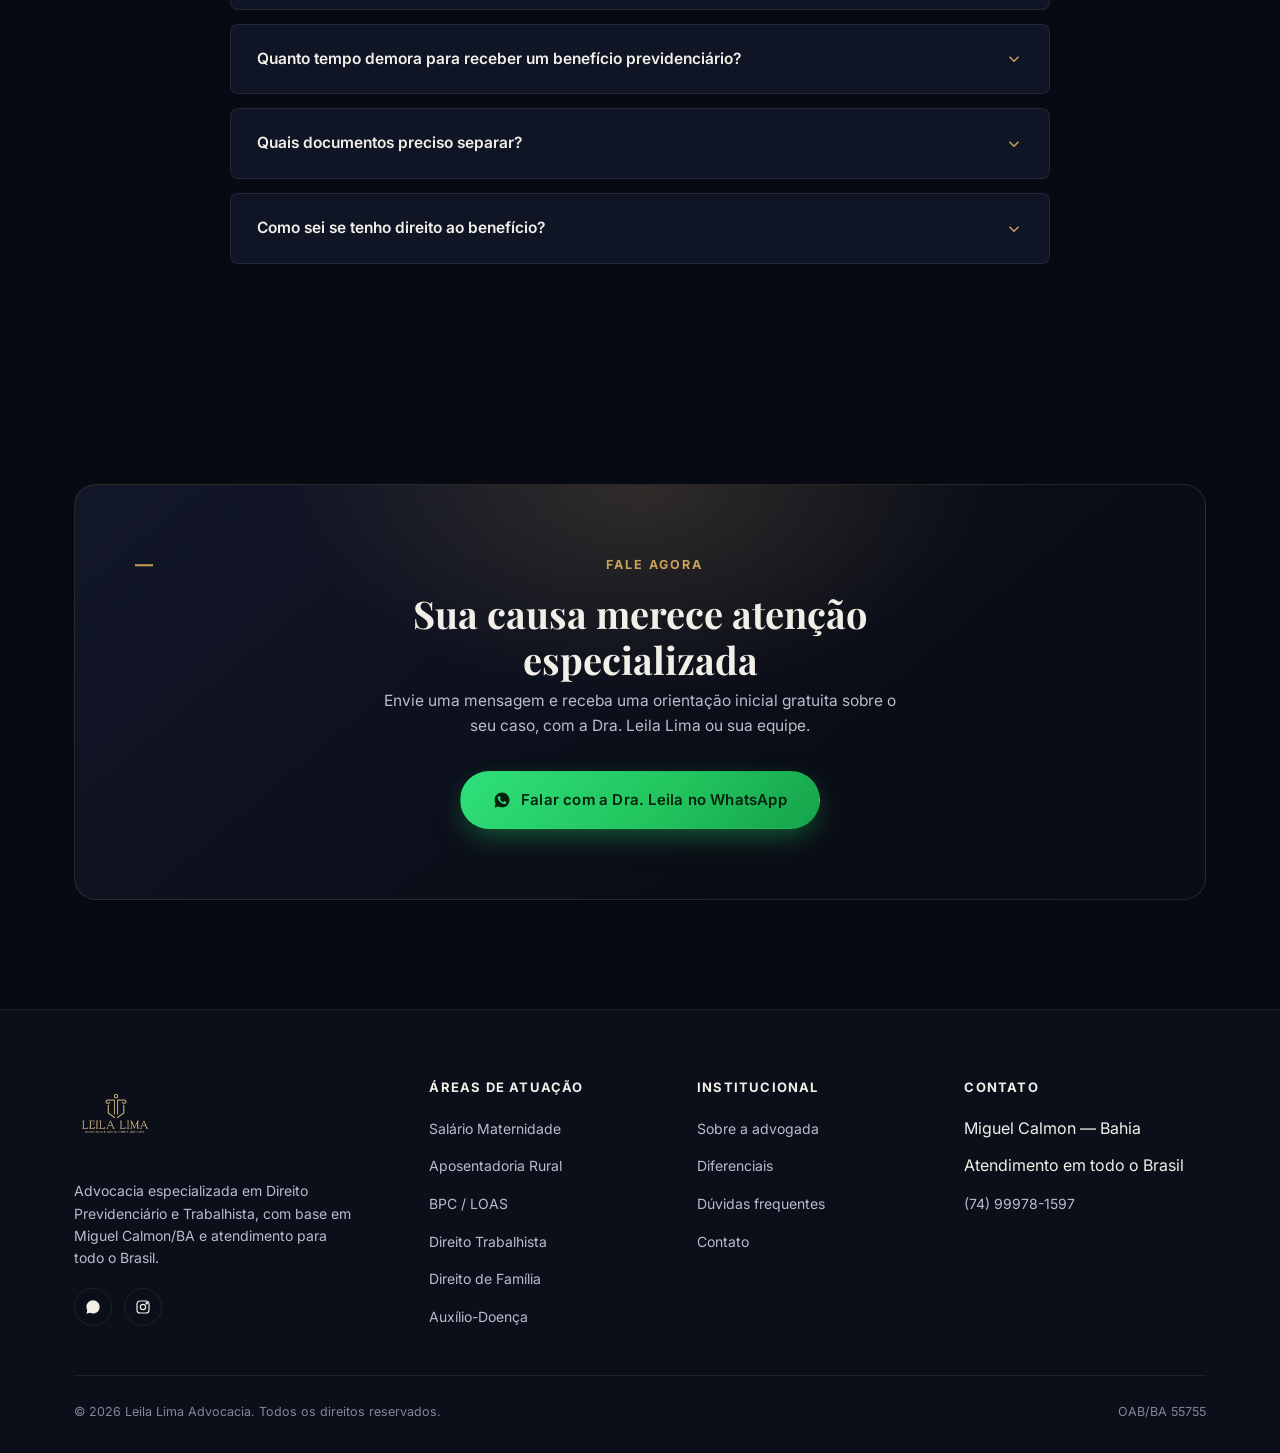
==== commit 566d1a2e: "Remove indicador de debug do video" ====
--- a/index.html
+++ b/index.html
@@ -61,11 +61,9 @@
     <source src="assets/video/mobilehero.mp4" media="(max-width:640px)" type="video/mp4">
     <source src="assets/video/hero.mp4" type="video/mp4">
   </video>
-  <div id="hero-video-debug" style="position:fixed;bottom:8px;left:8px;z-index:9999;background:#000;color:#0f0;font:11px monospace;padding:4px 8px;border-radius:6px;opacity:.85;pointer-events:none"></div>
   <script>
   (function(){
     var v = document.getElementById('hero-video');
-    var dbg = document.getElementById('hero-video-debug');
     if(!v) return;
     var mq = window.matchMedia('(max-width:640px)');
     function applySource(){
@@ -83,7 +81,6 @@
         v.load();
         if(wasPlaying) v.play().catch(function(){});
       }
-      if(dbg) dbg.textContent = wanted.split('/').pop();
     }
     applySource();
     mq.addEventListener('change', applySource);
